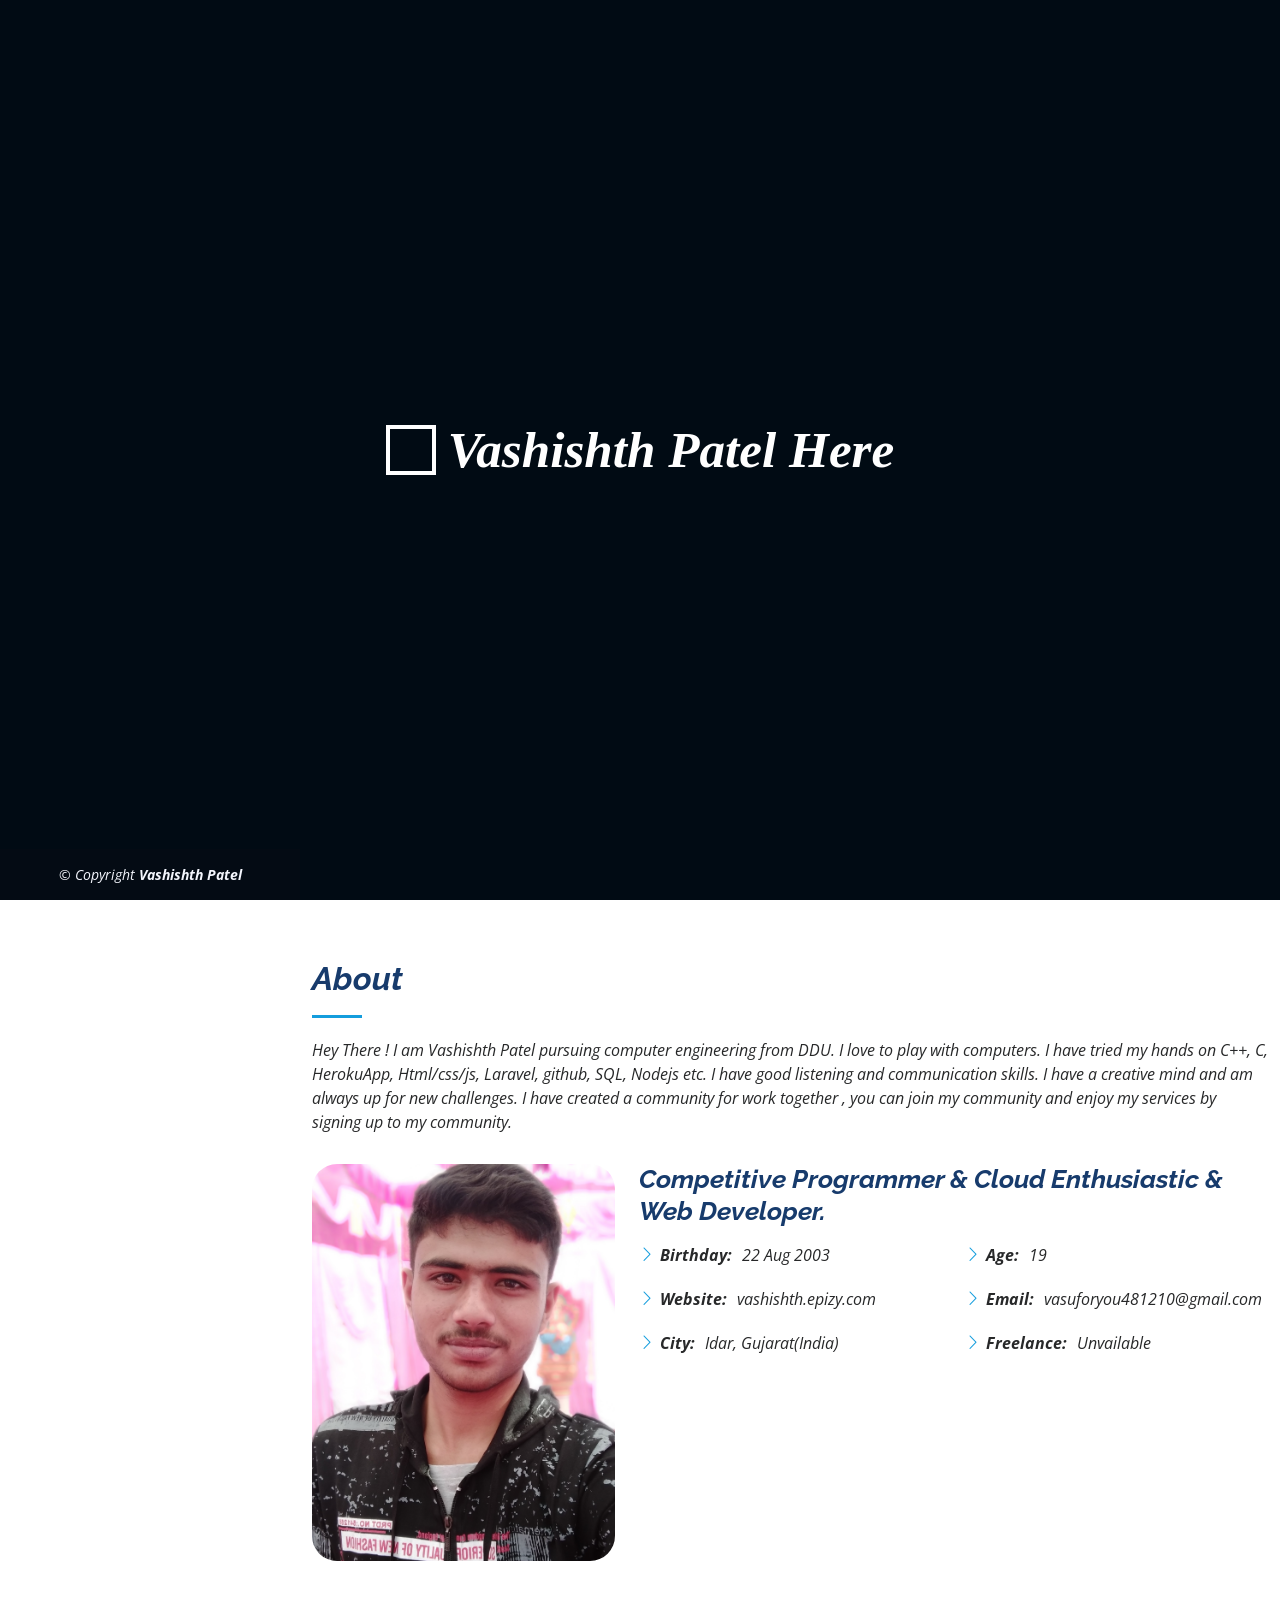
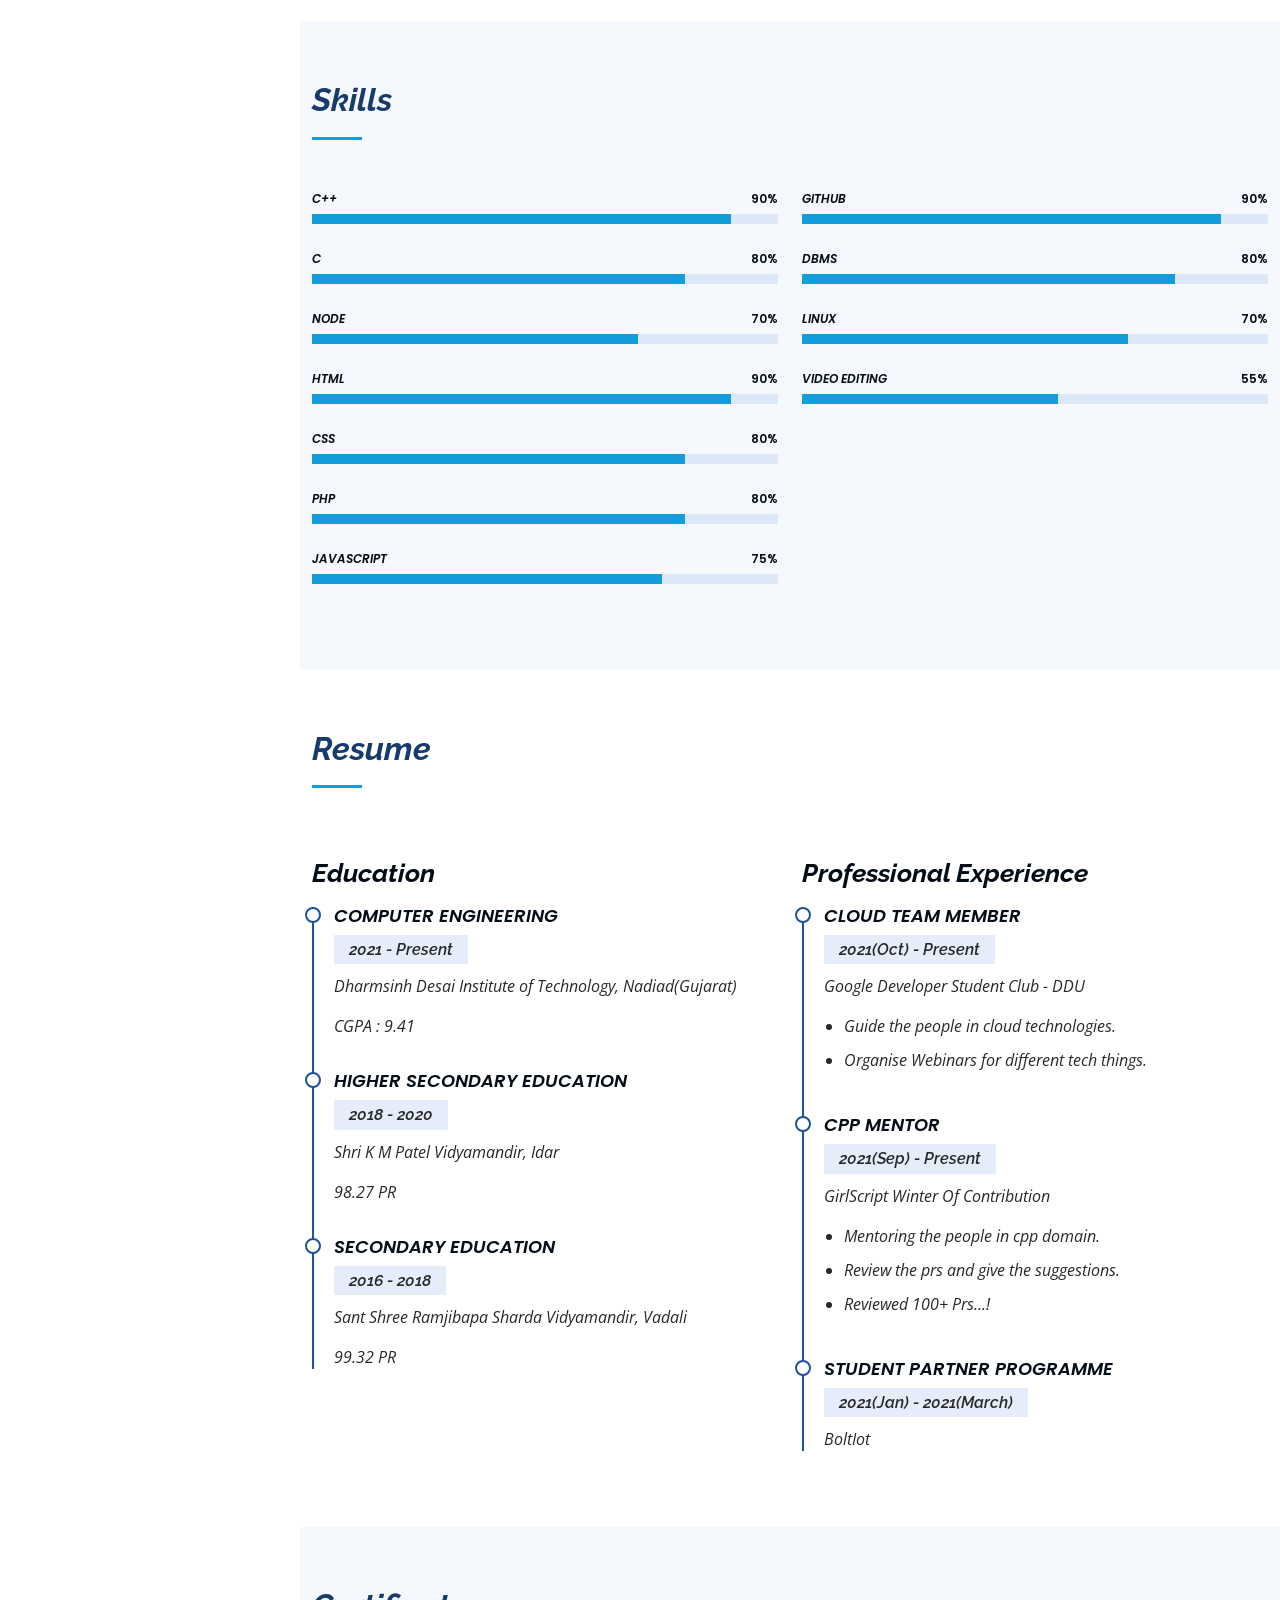
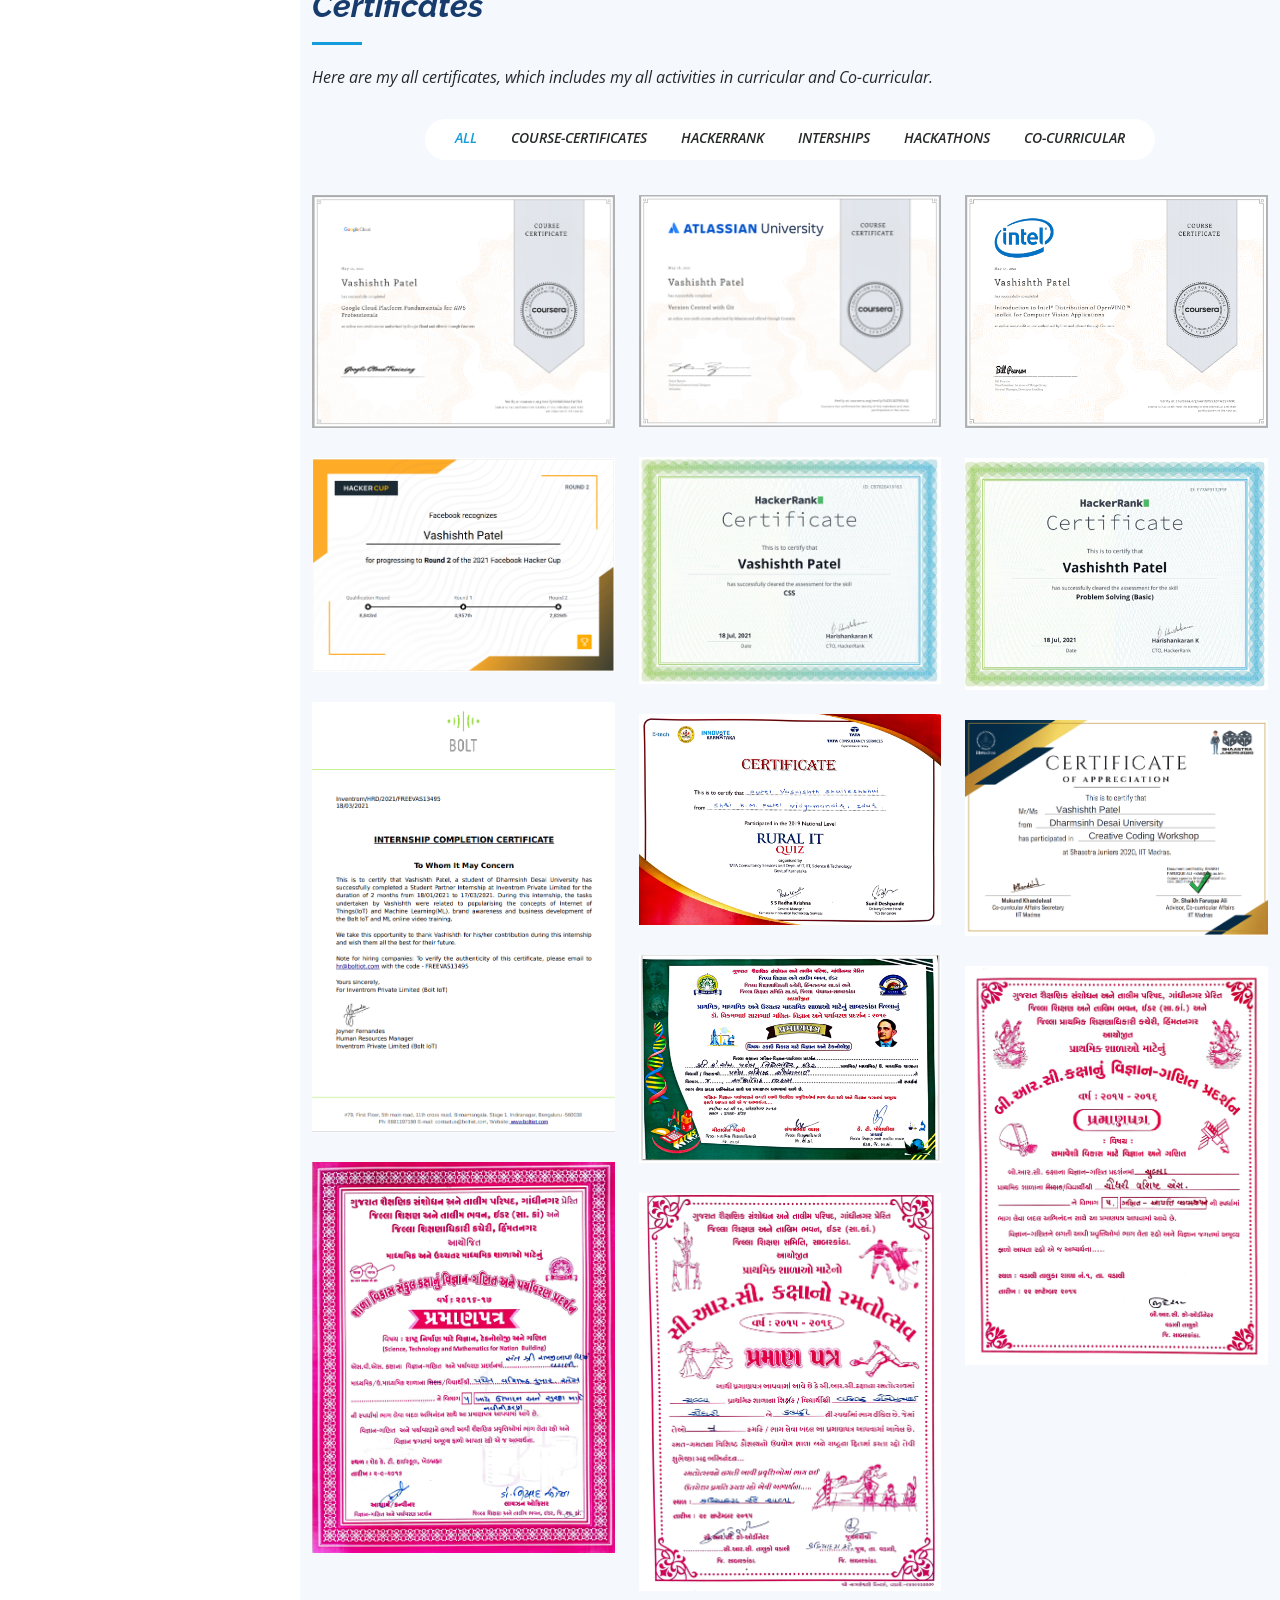
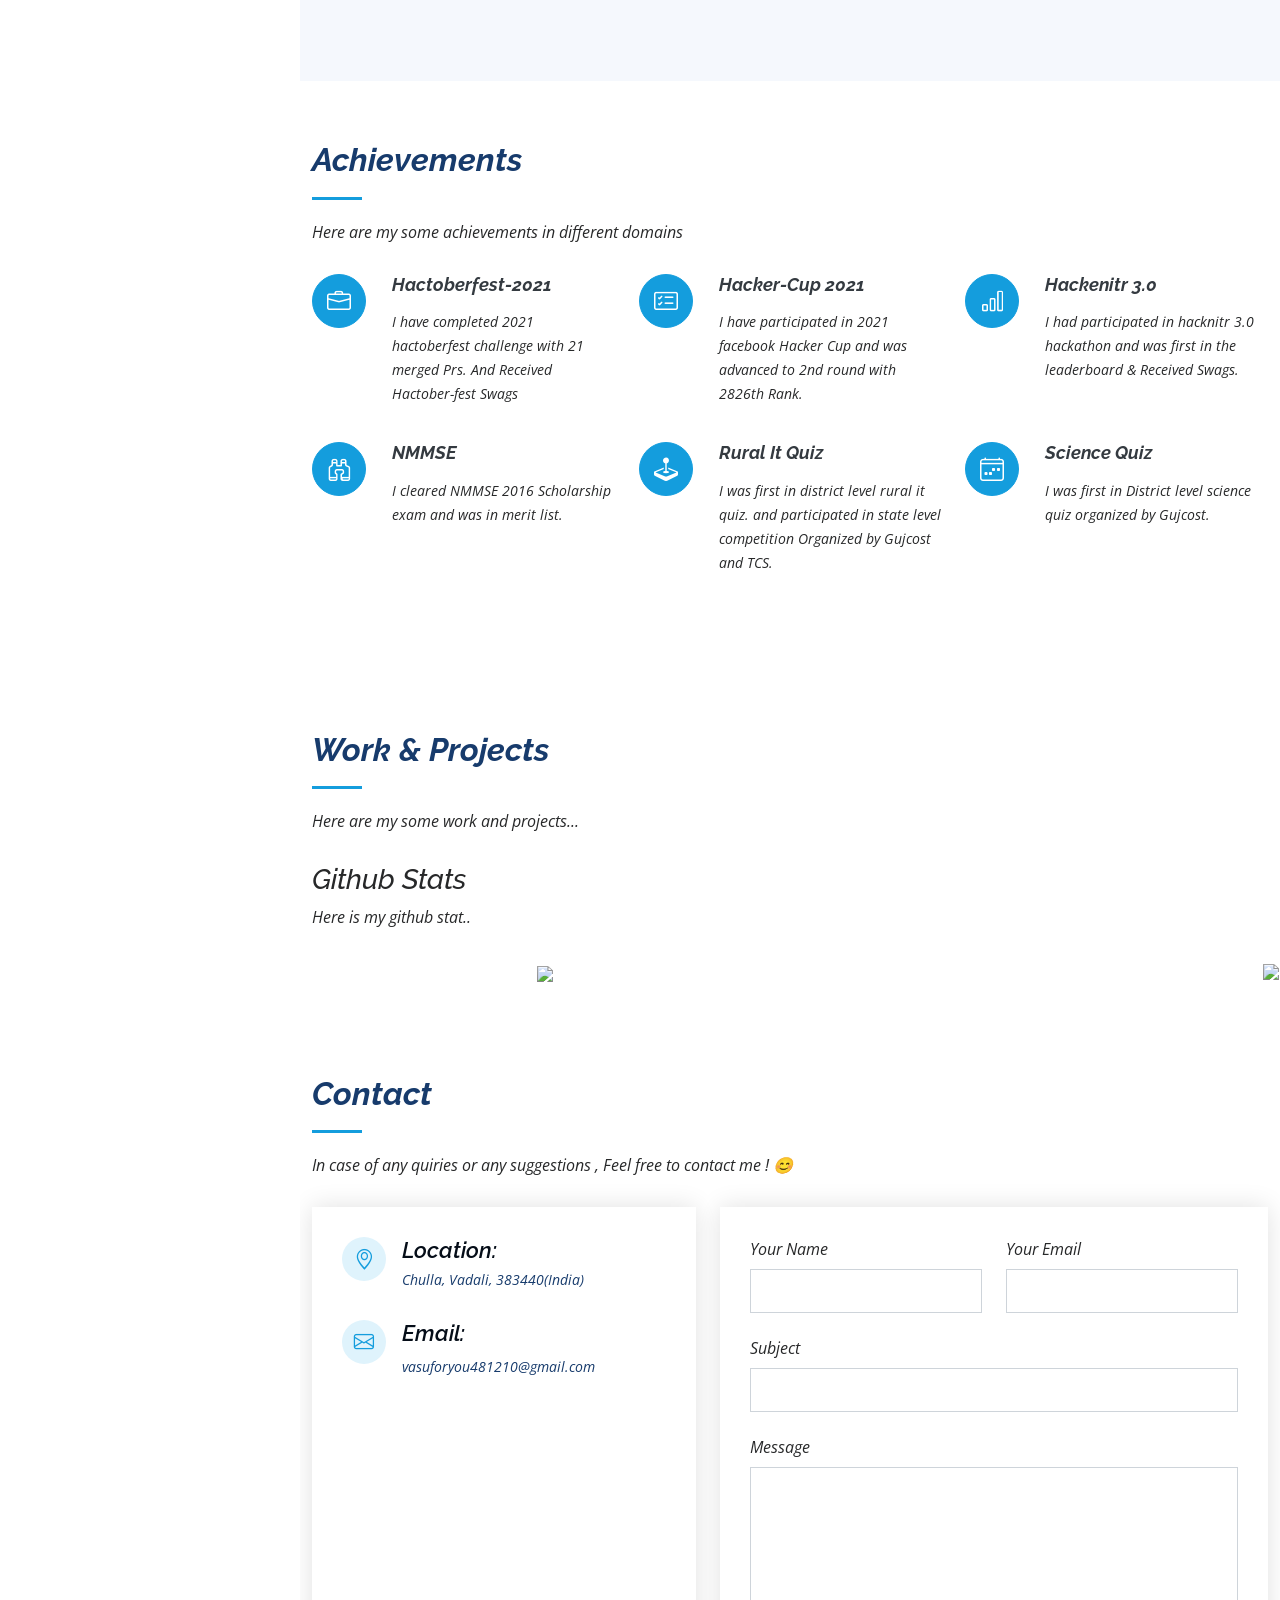
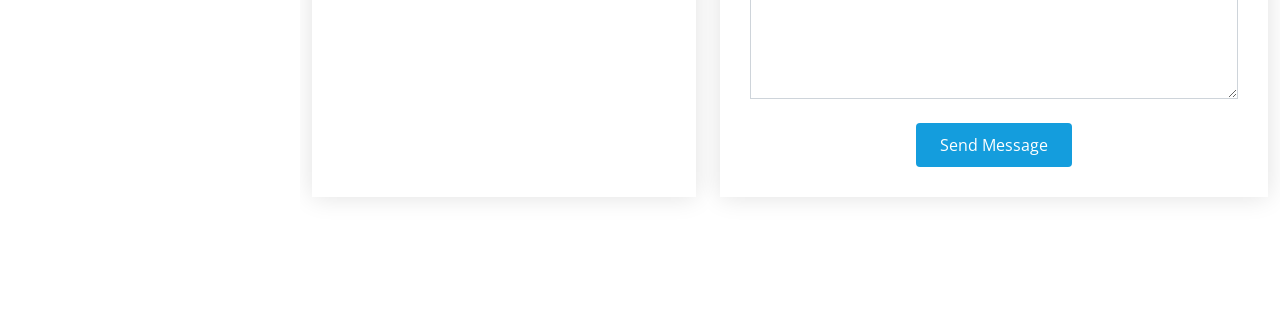
==== index.html @ d9b8163e "intial changes" ====
<!DOCTYPE html>
<html lang="en">

<head>
  <meta charset="utf-8">
  <meta content="width=device-width, initial-scale=1.0" name="viewport">

  <title>Vashishth Patel</title>
  <meta content="" name="description">
  <meta content="" name="keywords">

  <!-- Favicons -->
  <link href="assets/img/logo.svg" rel="icon">

  <!-- Google Fonts -->
  <link href="https://fonts.googleapis.com/css?family=Open+Sans:300,300i,400,400i,600,600i,700,700i|Raleway:300,300i,400,400i,500,500i,600,600i,700,700i|Poppins:300,300i,400,400i,500,500i,600,600i,700,700i" rel="stylesheet">

  <!-- Vendor CSS Files -->
  <link href="assets/vendor/aos/aos.css" rel="stylesheet">
  <link href="assets/vendor/bootstrap/css/bootstrap.min.css" rel="stylesheet">
  <link href="assets/vendor/bootstrap-icons/bootstrap-icons.css" rel="stylesheet">
  <link href="assets/vendor/boxicons/css/boxicons.min.css" rel="stylesheet">
  <link href="assets/vendor/glightbox/css/glightbox.min.css" rel="stylesheet">
  <link href="assets/vendor/swiper/swiper-bundle.min.css" rel="stylesheet">

  <link href="assets/css/style.css" rel="stylesheet">
</head>

<body>

  <i class="bi bi-list mobile-nav-toggle d-xl-none"></i>

  <header id="header">
    <div class="d-flex flex-column">

      <div class="profile">
        <img src="assets/img/logo.svg" alt="" class="img-fluid rounded-circle">
        <h1 class="text-light"><a href="index.html">Vashishth Patel</a></h1>
        <div class="social-links mt-3 text-center">
          <a href="https://wa.link/u7w477" target="_blank" class="twitter"><i class="bx bxl-whatsapp"></i></a>
          <a href="https://github.com/vasu-1" target="_blank"><i class="fab fa-github" class="facebook"><i class="bx bxl-github"></i></a>
          <a href="https://www.instagram.com/vashishthchaudhary/" target="_blank" class="instagram"><i class="bx bxl-instagram"></i></a>
          <a href="#" class="google-plus"><i class="bx bxl-skype"></i></a>
          <a href="https://www.linkedin.com/in/vashishth-patel-312a52204" target="_blank" class="linkedin"><i class="bx bxl-linkedin"></i></a>
        </div>
      </div>

      <nav id="navbar" class="nav-menu navbar">
        <ul>
          <li><a href="#hero" class="nav-link scrollto active"><i class="bx bx-home"></i> <span>Home</span></a></li>
          <li><a href="#about" class="nav-link scrollto"><i class="bx bx-user"></i> <span>About</span></a></li>
          <li><a href="#resume" class="nav-link scrollto"><i class="bx bx-file-blank"></i> <span>Resume</span></a></li>
          <li><a href="#Certification" class="nav-link scrollto"><i class="bx bx-certification"></i> <span>Certification</span></a></li>
          <li><a href="#Achievements" class="nav-link scrollto"><i class="bx bx-bar-chart-alt-2"></i> <span>Achievements</span></a></li>
          <li><a href="#work" class="nav-link scrollto"><i class="bx bx-line-chart"></i> <span>Work & Project</span></a></li>
          <li><a href="#contact" class="nav-link scrollto"><i class="bx bx-envelope"></i> <span>Contact</span></a></li>
          <br>
        </ul>
      </nav><!-- .nav-menu -->
    </div>
  </header><!-- End Header -->

  <!-- ======= Hero Section ======= -->
  <section id="hero" class="d-flex flex-column justify-content-center align-items-center">
    <div class="hero-container" data-aos="fade-in">
      <h1>Vashishth Patel</h1>
      <p>I'm <span class="typed" data-typed-items="@DDIT CSE Student, Programmer, GDSC Cloud Team Member, GWOC'21 Mentor"></span></p>
    </div>
  </section><!-- End Hero -->

  <main id="main">

    <!-- ======= About Section ======= -->
    <section id="about" class="about">
      <div class="container">

        <div class="section-title">
          <h2>About</h2>
          <p>Hey There ! I am Vashishth Patel pursuing computer engineering from DDU. I love to play with computers. I have tried my hands on C++, C, HerokuApp, Html/css/js, Laravel, github, SQL, Nodejs etc. I have good listening and communication skills. I have a creative mind and am always up for new challenges. I have created a community for work together , you can join my community and enjoy my services by signing up to my community.</p>
        </div>

        <div class="row">
          <div class="col-lg-4" data-aos="fade-right">
            <img src="assets/img/myimg.jpg" style="border-radius: 25px;" class="img-fluid" alt="">
          </div>
          <div class="col-lg-8 pt-4 pt-lg-0 content" data-aos="fade-left">
            <h3>Competitive Programmer &amp; Cloud Enthusiastic &amp; Web Developer.</h3>
            <p class="fst-italic">
              
            </p>
            <div class="row">
              <div class="col-lg-6">
                <ul>
                  <li><i class="bi bi-chevron-right"></i> <strong>Birthday:</strong> <span>22 Aug 2003</span></li>
                  <li><i class="bi bi-chevron-right"></i> <strong>Website:</strong> <span>vashishth.epizy.com</span></li>
                  <li><i class="bi bi-chevron-right"></i> <strong>City:</strong> <span>Idar, Gujarat(India)</span></li>
                </ul>
              </div>
              <div class="col-lg-6">
                <ul>
                  <li><i class="bi bi-chevron-right"></i> <strong>Age:</strong> <span>19</span></li>
                  <li><i class="bi bi-chevron-right"></i> <strong>Email:</strong> <span>vasuforyou481210@gmail.com</span></li>
                  <li><i class="bi bi-chevron-right"></i> <strong>Freelance:</strong> <span>Unvailable</span></li>
                </ul>
              </div>
            </div>
          </div>
        </div>

      </div>
    </section><!-- End About Section -->

    <!-- ======= Skills Section ======= -->
    <section id="skills" class="skills section-bg">
      <div class="container">

        <div class="section-title">
          <h2>Skills</h2>
          <p></p>
        </div>

        <div class="row skills-content">

          <div class="col-lg-6" data-aos="fade-up">

            <div class="progress">
              <span class="skill">C++ <i class="val">90%</i></span>
              <div class="progress-bar-wrap">
                <div class="progress-bar" role="progressbar" aria-valuenow="90" aria-valuemin="0" aria-valuemax="100"></div>
              </div>
            </div>

            <div class="progress">
              <span class="skill">C <i class="val">80%</i></span>
              <div class="progress-bar-wrap">
                <div class="progress-bar" role="progressbar" aria-valuenow="80" aria-valuemin="0" aria-valuemax="100"></div>
              </div>
            </div>

            <div class="progress">
              <span class="skill">Node <i class="val">70%</i></span>
              <div class="progress-bar-wrap">
                <div class="progress-bar" role="progressbar" aria-valuenow="70" aria-valuemin="0" aria-valuemax="100"></div>
              </div>
            </div>

            <div class="progress">
              <span class="skill">HTML <i class="val">90%</i></span>
              <div class="progress-bar-wrap">
                <div class="progress-bar" role="progressbar" aria-valuenow="90" aria-valuemin="0" aria-valuemax="100"></div>
              </div>
            </div>

            <div class="progress">
              <span class="skill">CSS <i class="val">80%</i></span>
              <div class="progress-bar-wrap">
                <div class="progress-bar" role="progressbar" aria-valuenow="80" aria-valuemin="0" aria-valuemax="100"></div>
              </div>
            </div>

            <div class="progress">
              <span class="skill">PHP <i class="val">80%</i></span>
              <div class="progress-bar-wrap">
                <div class="progress-bar" role="progressbar" aria-valuenow="80" aria-valuemin="0" aria-valuemax="100"></div>
              </div>
            </div>

            <div class="progress">
              <span class="skill">JavaScript <i class="val">75%</i></span>
              <div class="progress-bar-wrap">
                <div class="progress-bar" role="progressbar" aria-valuenow="75" aria-valuemin="0" aria-valuemax="100"></div>
              </div>
            </div>

          </div>

          <div class="col-lg-6" data-aos="fade-up" data-aos-delay="100">

            <div class="progress">
              <span class="skill">Github <i class="val">90%</i></span>
              <div class="progress-bar-wrap">
                <div class="progress-bar" role="progressbar" aria-valuenow="90" aria-valuemin="0" aria-valuemax="100"></div>
              </div>
            </div>

            <div class="progress">
              <span class="skill">DBMS <i class="val">80%</i></span>
              <div class="progress-bar-wrap">
                <div class="progress-bar" role="progressbar" aria-valuenow="80" aria-valuemin="0" aria-valuemax="100"></div>
              </div>
            </div>

            <div class="progress">
              <span class="skill">Linux <i class="val">70%</i></span>
              <div class="progress-bar-wrap">
                <div class="progress-bar" role="progressbar" aria-valuenow="70" aria-valuemin="0" aria-valuemax="100"></div>
              </div>
            </div>

            <div class="progress">
              <span class="skill">Video Editing <i class="val">55%</i></span>
              <div class="progress-bar-wrap">
                <div class="progress-bar" role="progressbar" aria-valuenow="55" aria-valuemin="0" aria-valuemax="100"></div>
              </div>
            </div>

          </div>

        </div>

      </div>
    </section><!-- End Skills Section -->

    <!-- ======= Resume Section ======= -->
    <section id="resume" class="resume">
      <div class="container">

        <div class="section-title">
          <h2>Resume</h2>
        </div>

        <div class="row">
          <div class="col-lg-6" data-aos="fade-up">

            <h3 class="resume-title">Education</h3>
            <div class="resume-item">
              <h4>Computer Engineering</h4>
              <h5>2021 - Present</h5>
              <p><em>Dharmsinh Desai Institute of Technology, Nadiad(Gujarat)</em></p>
              <p>CGPA : 9.41</p>
            </div>
            <div class="resume-item">
              <h4>Higher Secondary Education</h4>
              <h5>2018 - 2020</h5>
              <p><em>Shri K M Patel Vidyamandir, Idar</em></p>
              <p>98.27 PR</p>
            </div>
            <div class="resume-item">
              <h4>Secondary Education</h4>
              <h5>2016 - 2018</h5>
              <p><em>Sant Shree Ramjibapa Sharda Vidyamandir, Vadali</em></p>
              <p>99.32 PR</p>
            </div>

          </div>
          <div class="col-lg-6" data-aos="fade-up" data-aos-delay="100">
            <h3 class="resume-title">Professional Experience</h3>
            <div class="resume-item">
              <h4>Cloud Team Member</h4>
              <h5>2021(Oct) - Present</h5>
              <p><em>Google Developer Student Club - DDU</em></p>
              <ul>
                <li>Guide the people in cloud technologies.</li>
                <li>Organise Webinars for different tech things.</li>
              </ul>
            </div>
            <div class="resume-item">
              <h4>CPP Mentor</h4>
              <h5>2021(Sep) - Present</h5>
              <p><em>GirlScript Winter Of Contribution</em></p>
              <ul>
                <li>Mentoring the people in cpp domain.</li>
                <li>Review the prs and give the suggestions.</li>
                <li>Reviewed 100+ Prs...!</li>
              </ul>
            </div>
            <div class="resume-item">
              <h4>Student Partner Programme</h4>
              <h5>2021(Jan) - 2021(March)</h5>
              <p><em>BoltIot</em></p>
            </div>
          </div>
        </div>

      </div>
    </section><!-- End Resume Section -->

    <!-- ======= Certification Section ======= -->
    <section id="Certification" class="portfolio section-bg">
      <div class="container">

        <div class="section-title">
          <h2>Certificates</h2>
          <p>Here are my all certificates, which includes my all activities in curricular and Co-curricular.</p>
        </div>

        <div class="row" data-aos="fade-up">
          <div class="col-lg-12 d-flex justify-content-center">
            <ul id="portfolio-flters">
              <li data-filter="*" class="filter-active">All</li>
              <li data-filter=".filter-course">Course-Certificates</li>
              <li data-filter=".filter-hacker">Hackerrank</li>
              <li data-filter=".filter-interships">Interships</li>
              <li data-filter=".filter-app">Hackathons</li>
              <li data-filter=".filter-coc">Co-curricular</li>
            </ul>
          </div>
        </div>

        <div class="row portfolio-container" data-aos="fade-up" data-aos-delay="100">

          <div class="col-lg-4 col-md-6 portfolio-item filter-course">
            <div class="portfolio-wrap">
              <img src="assets/img/portfolio/gcloud-coursera.PNG" class="img-fluid" alt="">
              <div class="portfolio-links">
                <a href="assets/img/portfolio/gcloud-coursera.PNG" data-gallery="portfolioGallery" class="portfolio-lightbox" title="Google cloud certificate in fundamentals of google cloud"><i class="bx bx-zoom-in"></i></a>
              </div>
            </div>
          </div>

          <div class="col-lg-4 col-md-6 portfolio-item filter-course">
            <div class="portfolio-wrap">
              <img src="assets/img/portfolio/git-coursera.PNG" class="img-fluid" alt="">
              <div class="portfolio-links">
                <a href="assets/img/portfolio/git-coursera.PNG" data-gallery="portfolioGallery" class="portfolio-lightbox" title="Git certificate from atlassian university."><i class="bx bx-zoom-in"></i></a>
              </div>
            </div>
          </div>

          <div class="col-lg-4 col-md-6 portfolio-item filter-course">
            <div class="portfolio-wrap">
              <img src="assets/img/portfolio/openvino-coursera.PNG" class="img-fluid" alt="">
              <div class="portfolio-links">
                <a href="assets/img/portfolio/openvino-coursera.PNG" data-gallery="portfolioGallery" class="portfolio-lightbox" title="Openvino toolkit course from Intel"><i class="bx bx-zoom-in"></i></a>
              </div>
            </div>
          </div>

          <div class="col-lg-4 col-md-6 portfolio-item filter-hacker">
            <div class="portfolio-wrap">
              <img src="assets/img/portfolio/hackerrank-css.PNG" class="img-fluid" alt="">
              <div class="portfolio-links">
                <a href="assets/img/portfolio/hackerrank-css.PNG" data-gallery="portfolioGallery" class="portfolio-lightbox" title="CSS Hackerrank Certificate"><i class="bx bx-zoom-in"></i></a>
              </div>
            </div>
          </div>

          <div class="col-lg-4 col-md-6 portfolio-item filter-coc">
            <div class="portfolio-wrap">
              <img src="assets/img/portfolio/hackercup-2021.PNG" class="img-fluid" alt="">
              <div class="portfolio-links">
                <a href="assets/img/portfolio/hackercup-2021.PNG" data-gallery="portfolioGallery" class="portfolio-lightbox" title="HackerCup-2021 Cerificate , I was advance to 2nd Round"><i class="bx bx-zoom-in"></i></a>
              </div>
            </div>
          </div>

          <div class="col-lg-4 col-md-6 portfolio-item filter-hacker">
            <div class="portfolio-wrap">
              <img src="assets/img/portfolio/hackerrank-problem-solving.PNG" class="img-fluid" alt="">
              <div class="portfolio-links">
                <a href="assets/img/portfolio/hackerrank-problem-solving.PNG" data-gallery="portfolioGallery" class="portfolio-lightbox" title="Problem Solving Basic Certificate from Hackerrank"><i class="bx bx-zoom-in"></i></a>
              </div>
            </div>
          </div>

          <div class="col-lg-4 col-md-6 portfolio-item filter-interships">
            <div class="portfolio-wrap">
              <img src="assets/img/portfolio/boltiot.PNG" class="img-fluid" alt="">
              <div class="portfolio-links">
                <a href="assets/img/portfolio/boltiot.PNG" data-gallery="portfolioGallery" class="portfolio-lightbox" title="Digital Marketing Intership In Boltiot"><i class="bx bx-zoom-in"></i></a>
              </div>
            </div>
          </div>

          <div class="col-lg-4 col-md-6 portfolio-item filter-coc">
            <div class="portfolio-wrap">
              <img src="assets/img/portfolio/it-quiz.PNG" class="img-fluid" alt="">
              <div class="portfolio-links">
                <a href="assets/img/portfolio/it-quiz.PNG" data-gallery="portfolioGallery" class="portfolio-lightbox" title="I was selected for State Level Rural IT Quiz held at Gandhinagar with 600 participating teams. after clearing district level with only 6 teams from my district."><i class="bx bx-zoom-in"></i></a>
              </div>
            </div>
          </div>

          <div class="col-lg-4 col-md-6 portfolio-item filter-card">
            <div class="portfolio-wrap">
              <img src="assets/img/portfolio/shastra.PNG" class="img-fluid" alt="">
              <div class="portfolio-links">
                <a href="assets/img/portfolio/shastra.PNG" data-gallery="portfolioGallery" class="portfolio-lightbox" title="Shastra IIT Event Certificate"><i class="bx bx-zoom-in"></i></a>
              </div>
            </div>
          </div>

          <div class="col-lg-4 col-md-6 portfolio-item filter-coc">
            <div class="portfolio-wrap">
              <img src="assets/img/portfolio/science-fair-12.PNG" class="img-fluid" alt="">
              <div class="portfolio-links">
                <a href="assets/img/portfolio/science-fair-12.PNG" data-gallery="portfolioGallery" class="portfolio-lightbox" title="District Level Science Fair"><i class="bx bx-zoom-in"></i></a>
              </div>
            </div>
          </div>

          <div class="col-lg-4 col-md-6 portfolio-item filter-coc">
            <div class="portfolio-wrap">
              <img src="assets/img/portfolio/science-fair-8.PNG" class="img-fluid" alt="">
              <div class="portfolio-links">
                <a href="assets/img/portfolio/science-fair-8.PNG" data-gallery="portfolioGallery" class="portfolio-lightbox" title="Taluka Level Science Fair"><i class="bx bx-zoom-in"></i></a>
              </div>
            </div>
          </div>

          <div class="col-lg-4 col-md-6 portfolio-item filter-coc">
            <div class="portfolio-wrap">
              <img src="assets/img/portfolio/science-fair-10.PNG" class="img-fluid" alt="">
              <div class="portfolio-links">
                <a href="assets/img/portfolio/science-fair-10.PNG" data-gallery="portfolioGallery" class="portfolio-lightbox" title="Taluka Level Science Fair"><i class="bx bx-zoom-in"></i></a>
              </div>
            </div>
          </div>

          <div class="col-lg-4 col-md-6 portfolio-item filter-coc">
            <div class="portfolio-wrap">
              <img src="assets/img/portfolio/kabbadi-8.PNG" class="img-fluid" alt="">
              <div class="portfolio-links">
                <a href="assets/img/portfolio/kabbadi-8.PNG" data-gallery="portfolioGallery" class="portfolio-lightbox" title="Taluka Level Kabbadi Game Certificate"><i class="bx bx-zoom-in"></i></a>
              </div>
            </div>
          </div>

        </div>

      </div>
    </section><!-- End Portfolio Section -->

    <!-- ======= Achievements Section ======= -->
    <section id="Achievements" class="services">
      <div class="container">

        <div class="section-title">
          <h2>Achievements</h2>
          <p>Here are my some achievements in different domains</p>
        </div>

        <div class="row">
          <div class="col-lg-4 col-md-6 icon-box" data-aos="fade-up">
            <div class="icon"><i class="bi bi-briefcase"></i></div>
            <h4 class="title"><a href="">Hactoberfest-2021</a></h4>
            <p class="description">I have completed 2021 hactoberfest challenge with 21 merged Prs. And Received Hactober-fest Swags</p>
          </div>
          <div class="col-lg-4 col-md-6 icon-box" data-aos="fade-up" data-aos-delay="100">
            <div class="icon"><i class="bi bi-card-checklist"></i></div>
            <h4 class="title"><a href="">Hacker-Cup 2021</a></h4>
            <p class="description">I have participated in 2021 facebook Hacker Cup and was advanced to 2nd round with 2826th Rank.</p>
          </div>
          <div class="col-lg-4 col-md-6 icon-box" data-aos="fade-up" data-aos-delay="200">
            <div class="icon"><i class="bi bi-bar-chart"></i></div>
            <h4 class="title"><a href="">Hackenitr 3.0</a></h4>
            <p class="description">I had participated in hacknitr 3.0 hackathon and was first in the leaderboard & Received Swags.</p>
          </div>
          <div class="col-lg-4 col-md-6 icon-box" data-aos="fade-up" data-aos-delay="300">
            <div class="icon"><i class="bi bi-binoculars"></i></div>
            <h4 class="title"><a href="">NMMSE</a></h4>
            <p class="description">I cleared NMMSE 2016 Scholarship exam and was in merit list.</p>
          </div>
          <div class="col-lg-4 col-md-6 icon-box" data-aos="fade-up" data-aos-delay="400">
            <div class="icon"><i class="bi bi-joystick"></i></div>
            <h4 class="title"><a href="">Rural It Quiz</a></h4>
            <p class="description">I was first in district level rural it quiz. and participated in state level competition Organized by Gujcost and TCS.</p>
          </div>
          <div class="col-lg-4 col-md-6 icon-box" data-aos="fade-up" data-aos-delay="500">
            <div class="icon"><i class="bi bi-calendar4-week"></i></div>
            <h4 class="title"><a href="">Science Quiz</a></h4>
            <p class="description">I was first in District level science quiz organized by Gujcost.</p>
          </div>
        </div>

      </div>
    </section>

    <section id="work" class="facts">
      <div class="container">

       <div class="section-title">
          <h2>Work & Projects</h2>
          <p>Here are my some work and projects...</p>
        </div>

        <div class="section-title">
          <h3>Github Stats</h3>
          <p>Here is my github stat..</p>
        </div>

        <div class="row no-gutters">

          <!-- <div class="col-lg-3 col-md-8 d-md-flex align-items-md-stretch" data-aos="fade-up">
            <div class="count-box">
              <img src="https://github-readme-stats.vercel.app/api?username=vasu-1&show_icons=true&theme=vision-friendly-dark&hide_border=true" alt="">
            </div>
          </div> -->
          <table>
            <tr>
              <td class="col-lg-3 col-md-8 align-items-md-stretch" data-aos="fade-up" align="center">
                <img class="img-fluid" src="https://github-readme-stats.vercel.app/api?username=vasu-1&show_icons=true&theme=vision-friendly-dark&hide_border=true">
              </td>
              <td class="col-lg-3 col-md-8 align-items-md-stretch" data-aos="fade-up" align="center">
                  <img align="right" class="img-fluid" src ="https://github-readme-streak-stats.herokuapp.com?user=vasu-1&theme=vision-friendly-dark&hide_border=true">
              </td>
            </tr>
          </table>

        </div>

      </div>
    </section>
<!--     <section id="testimonials" class="testimonials section-bg">
      <div class="container">

        <div class="section-title">
          <h2>Testimonials</h2>
          <p>Magnam dolores commodi suscipit. Necessitatibus eius consequatur ex aliquid fuga eum quidem. Sit sint consectetur velit. Quisquam quos quisquam cupiditate. Et nemo qui impedit suscipit alias ea. Quia fugiat sit in iste officiis commodi quidem hic quas.</p>
        </div>

        <div class="testimonials-slider swiper" data-aos="fade-up" data-aos-delay="100">
          <div class="swiper-wrapper">

            <div class="swiper-slide">
              <div class="testimonial-item" data-aos="fade-up">
                <p>
                  <i class="bx bxs-quote-alt-left quote-icon-left"></i>
                  Proin iaculis purus consequat sem cure digni ssim donec porttitora entum suscipit rhoncus. Accusantium quam, ultricies eget id, aliquam eget nibh et. Maecen aliquam, risus at semper.
                  <i class="bx bxs-quote-alt-right quote-icon-right"></i>
                </p>
                <img src="assets/img/testimonials/testimonials-1.jpg" class="testimonial-img" alt="">
                <h3>Saul Goodman</h3>
                <h4>Ceo &amp; Founder</h4>
              </div>
            </div>

            <div class="swiper-slide">
              <div class="testimonial-item" data-aos="fade-up" data-aos-delay="100">
                <p>
                  <i class="bx bxs-quote-alt-left quote-icon-left"></i>
                  Export tempor illum tamen malis malis eram quae irure esse labore quem cillum quid cillum eram malis quorum velit fore eram velit sunt aliqua noster fugiat irure amet legam anim culpa.
                  <i class="bx bxs-quote-alt-right quote-icon-right"></i>
                </p>
                <img src="assets/img/testimonials/testimonials-2.jpg" class="testimonial-img" alt="">
                <h3>Sara Wilsson</h3>
                <h4>Designer</h4>
              </div>
            </div>

            <div class="swiper-slide">
              <div class="testimonial-item" data-aos="fade-up" data-aos-delay="200">
                <p>
                  <i class="bx bxs-quote-alt-left quote-icon-left"></i>
                  Enim nisi quem export duis labore cillum quae magna enim sint quorum nulla quem veniam duis minim tempor labore quem eram duis noster aute amet eram fore quis sint minim.
                  <i class="bx bxs-quote-alt-right quote-icon-right"></i>
                </p>
                <img src="assets/img/testimonials/testimonials-3.jpg" class="testimonial-img" alt="">
                <h3>Jena Karlis</h3>
                <h4>Store Owner</h4>
              </div>
            </div>

            <div class="swiper-slide">
              <div class="testimonial-item" data-aos="fade-up" data-aos-delay="300">
                <p>
                  <i class="bx bxs-quote-alt-left quote-icon-left"></i>
                  Fugiat enim eram quae cillum dolore dolor amet nulla culpa multos export minim fugiat minim velit minim dolor enim duis veniam ipsum anim magna sunt elit fore quem dolore labore illum veniam.
                  <i class="bx bxs-quote-alt-right quote-icon-right"></i>
                </p>
                <img src="assets/img/testimonials/testimonials-4.jpg" class="testimonial-img" alt="">
                <h3>Matt Brandon</h3>
                <h4>Freelancer</h4>
              </div>
            </div>

            <div class="swiper-slide">
              <div class="testimonial-item" data-aos="fade-up" data-aos-delay="400">
                <p>
                  <i class="bx bxs-quote-alt-left quote-icon-left"></i>
                  Quis quorum aliqua sint quem legam fore sunt eram irure aliqua veniam tempor noster veniam enim culpa labore duis sunt culpa nulla illum cillum fugiat legam esse veniam culpa fore nisi cillum quid.
                  <i class="bx bxs-quote-alt-right quote-icon-right"></i>
                </p>
                <img src="assets/img/testimonials/testimonials-5.jpg" class="testimonial-img" alt="">
                <h3>John Larson</h3>
                <h4>Entrepreneur</h4>
              </div>
            </div>

          </div>
          <div class="swiper-pagination"></div>
        </div>

      </div>
    </section> -->
    <section id="contact" class="contact">
      <div class="container">

        <div class="section-title">
          <h2>Contact</h2>
          <p>In case of any quiries or any suggestions , Feel free to contact me ! 😊</p>
        </div>

        <div class="row" data-aos="fade-in">

          <div class="col-lg-5 d-flex align-items-stretch">
            <div class="info">
              <div class="address">
                <i class="bi bi-geo-alt"></i>
                <h4>Location:</h4>
                <p>Chulla, Vadali, 383440(India)</p>
              </div>

              <div class="email">
                <i class="bi bi-envelope"></i>
                <h4>Email:</h4>
                <p>vasuforyou481210@gmail.com</p>
              </div>


              <iframe src="https://maps.google.com/maps?width=600&amp;height=400&amp;hl=en&amp;q=chulla,vadali&amp;t=&amp;z=14&amp;ie=UTF8&amp;iwloc=B&amp;output=embed" frameborder="0" style="border:0; width: 100%; height: 290px;" allowfullscreen></iframe>

            </div>

          </div>

          <div class="col-lg-7 mt-5 mt-lg-0 d-flex align-items-stretch">
            <form action="https://formspree.io/f/mwkaoank" method="post" class="php-email-form">
              <div class="row">
                <div class="form-group col-md-6">
                  <label for="name">Your Name</label>
                  <input type="text" name="name" class="form-control" id="name" required>
                </div>
                <div class="form-group col-md-6">
                  <label for="name">Your Email</label>
                  <input type="email" class="form-control" name="email" id="email" required>
                </div>
              </div>
              <div class="form-group">
                <label for="name">Subject</label>
                <input type="text" class="form-control" name="subject" id="subject" required>
              </div>
              <div class="form-group">
                <label for="name">Message</label>
                <textarea class="form-control" name="message" rows="10" required></textarea>
              </div>
              <div class="my-3">
                <div class="loading">Loading</div>
                <div class="error-message"></div>
                <div class="sent-message">Your message has been sent. Thank you!</div>
              </div>
              <div class="text-center"><button type="submit">Send Message</button></div>
            </form>
          </div>

        </div>

      </div>
    </section><!-- End Contact Section -->


  </main><!-- End #main -->

  <!-- ======= Footer ======= -->
  <footer id="footer">
    <div class="container">
      <div class="copyright">
        &copy; Copyright <strong><span>Vashishth Patel</span></strong>
      </div>
    </div>
  </footer><!-- End  Footer -->

<!-- pre loader -->
<div class="loader-wrapper">
      <span class="loader"><span class="loader-inner"></span></span>&nbsp;&nbsp;&nbsp;<span><font color="white" face="Lucida Console" style="font-size:4vw;"><b>Vashishth Patel Here</b></font></span>
    </div>
    <script src="https://cdnjs.cloudflare.com/ajax/libs/jquery/3.4.1/jquery.min.js"></script>
    <script>
        setTimeout(function(){
          $('.loader-wrapper').fadeToggle();
        }, 9000)
    </script>

  <a href="#" class="back-to-top d-flex align-items-center justify-content-center"><i class="bi bi-arrow-up-short"></i></a>

  <!-- Vendor JS Files -->
  <script src="assets/vendor/aos/aos.js"></script>
  <script src="assets/vendor/bootstrap/js/bootstrap.bundle.min.js"></script>
  <script src="assets/vendor/glightbox/js/glightbox.min.js"></script>
  <script src="assets/vendor/isotope-layout/isotope.pkgd.min.js"></script>
  <script src="assets/vendor/purecounter/purecounter.js"></script>
  <script src="assets/vendor/swiper/swiper-bundle.min.js"></script>
  <script src="assets/vendor/typed.js/typed.min.js"></script>
  <script src="assets/vendor/waypoints/noframework.waypoints.js"></script>

  <!-- Template Main JS File -->
  <script src="assets/js/main.js"></script>

</body>

</html>
---- assets/css/style.css ----
body {
  font-family: "Open Sans", sans-serif;
  color: #272829;
}

.loader-wrapper {
  width: 100%;
  height: 100%;
  position: fixed;
  z-index: 9998;
  top: 0;
  left: 0;
  background-color: #010B14;
  display:flex;
  justify-content: center;
  align-items: center;
  /* opacity: 0.95; */
}
.loader {
  display: inline-block;
  width: 50px;
  height: 50px;
  position: relative;
  border: 4px solid #Fff;
  animation: loader 2s infinite ease;
}
.loader-inner {
  vertical-align: top;
  display: inline-block;
  width: 100%;
  background-color: #fff;
  animation: loader-inner 2s infinite ease-in;
}

@keyframes loader {
  0% { transform: rotate(0deg); background-color: #4070f4;}
  25% { transform: rotate(180deg); background-color:#4070f4;}
  50% { transform: rotate(180deg); background-color:#4070f4;}
  75% { transform: rotate(360deg); background-color: #4070f4;}
  100% { transform: rotate(360deg); background-color:#4070f4;}
}

@keyframes loader-inner {
  0% { height: 0%; background-color: white;}
  25% { height: 0%; background-color:white;}
  50% { height: 100%; background-color: white;}
  75% { height: 100%; background-color: white;}
  100% { height: 0%; background-color:white;}
}

a {
  color: #149ddd;
  text-decoration: none;
}

a:hover {
  color: #37b3ed;
  text-decoration: none;
}

h1, h2, h3, h4, h5, h6 {
  font-family: "Raleway", sans-serif;
}

/*--------------------------------------------------------------
# Back to top button
--------------------------------------------------------------*/
.back-to-top {
  position: fixed;
  visibility: hidden;
  opacity: 0;
  right: 15px;
  bottom: 15px;
  z-index: 996;
  background: #149ddd;
  width: 40px;
  height: 40px;
  border-radius: 50px;
  transition: all 0.4s;
}
.back-to-top i {
  font-size: 28px;
  color: #fff;
  line-height: 0;
}
.back-to-top:hover {
  background: #2eafec;
  color: #fff;
}
.back-to-top.active {
  visibility: visible;
  opacity: 1;
}

/*--------------------------------------------------------------
# Header
--------------------------------------------------------------*/
#header {
  position: fixed;
  top: 0;
  left: 0;
  bottom: 0;
  width: 300px;
  transition: all ease-in-out 0.5s;
  z-index: 9997;
  transition: all 0.5s;
  padding: 0 15px;
  background: #040b14;
  overflow-y: auto;
}
#header .profile img {
  margin: 15px auto;
  display: block;
  width: 120px;
  border: 8px solid #2c2f3f;
}
#header .profile h1 {
  font-size: 24px;
  margin: 0;
  padding: 0;
  font-weight: 600;
  -moz-text-align-last: center;
  text-align-last: center;
  font-family: "Poppins", sans-serif;
}
#header .profile h1 a, #header .profile h1 a:hover {
  color: #fff;
  text-decoration: none;
}
#header .profile .social-links a {
  font-size: 18px;
  display: inline-block;
  background: #212431;
  color: #fff;
  line-height: 1;
  padding: 8px 0;
  margin-right: 4px;
  border-radius: 50%;
  text-align: center;
  width: 36px;
  height: 36px;
  transition: 0.3s;
}
#header .profile .social-links a:hover {
  background: #149ddd;
  color: #fff;
  text-decoration: none;
}

#main {
  margin-left: 300px;
}

@media (max-width: 1199px) {
  #header {
    left: -300px;
  }

  #main {
    margin-left: 0;
  }
}
/*--------------------------------------------------------------
# Navigation Menu
--------------------------------------------------------------*/
/* Desktop Navigation */
.nav-menu {
  padding: 30px 0 0 0;
}
.nav-menu * {
  margin: 0;
  padding: 0;
  list-style: none;
}
.nav-menu > ul > li {
  position: relative;
  white-space: nowrap;
}
.nav-menu a, .nav-menu a:focus {
  display: flex;
  align-items: center;
  color: #a8a9b4;
  padding: 12px 15px;
  margin-bottom: 8px;
  transition: 0.3s;
  font-size: 15px;
}
.nav-menu a i, .nav-menu a:focus i {
  font-size: 24px;
  padding-right: 8px;
  color: #6f7180;
}
.nav-menu a:hover, .nav-menu .active, .nav-menu .active:focus, .nav-menu li:hover > a {
  text-decoration: none;
  color: #fff;
}
.nav-menu a:hover i, .nav-menu .active i, .nav-menu .active:focus i, .nav-menu li:hover > a i {
  color: #149ddd;
}

/* Mobile Navigation */
.mobile-nav-toggle {
  position: fixed;
  right: 15px;
  top: 15px;
  z-index: 9998;
  border: 0;
  font-size: 24px;
  transition: all 0.4s;
  outline: none !important;
  background-color: #149ddd;
  color: #fff;
  width: 40px;
  height: 40px;
  display: inline-flex;
  align-items: center;
  justify-content: center;
  line-height: 0;
  border-radius: 50px;
  cursor: pointer;
}

.mobile-nav-active {
  overflow: hidden;
}
.mobile-nav-active #header {
  left: 0;
}

/*--------------------------------------------------------------
# Hero Section
--------------------------------------------------------------*/
#hero {
  width: 100%;
  height: 100vh;
  background: url("../img/hero-bg.jpg") top center;
  background-size: cover;
}
#hero:before {
  content: "";
  background: rgba(5, 13, 24, 0.3);
  position: absolute;
  bottom: 0;
  top: 0;
  left: 0;
  right: 0;
  z-index: 1;
}
#hero .hero-container {
  position: relative;
  z-index: 2;
  min-width: 300px;
}
#hero h1 {
  margin: 0 0 10px 0;
  font-size: 64px;
  font-weight: 700;
  line-height: 56px;
  color: #fff;
}
#hero p {
  color: #fff;
  margin-bottom: 50px;
  font-size: 26px;
  font-family: "Poppins", sans-serif;
}
#hero p span {
  color: #fff;
  padding-bottom: 4px;
  letter-spacing: 1px;
  border-bottom: 3px solid #149ddd;
}
@media (min-width: 1024px) {
  #hero {
    background-attachment: fixed;
  }
}
@media (max-width: 768px) {
  #hero h1 {
    font-size: 28px;
    line-height: 36px;
  }
  #hero h2 {
    font-size: 18px;
    line-height: 24px;
    margin-bottom: 30px;
  }
}

/*--------------------------------------------------------------
# Sections General
--------------------------------------------------------------*/
section {
  padding: 60px 0;
  overflow: hidden;
}

.section-bg {
  background: #f5f8fd;
}

.section-title {
  padding-bottom: 30px;
}
.section-title h2 {
  font-size: 32px;
  font-weight: bold;
  margin-bottom: 20px;
  padding-bottom: 20px;
  position: relative;
  color: #173b6c;
}
.section-title h2::after {
  content: "";
  position: absolute;
  display: block;
  width: 50px;
  height: 3px;
  background: #149ddd;
  bottom: 0;
  left: 0;
}
.section-title p {
  margin-bottom: 0;
}

/*--------------------------------------------------------------
# About
--------------------------------------------------------------*/
.about .content h3 {
  font-weight: 700;
  font-size: 26px;
  color: #173b6c;
}
.about .content ul {
  list-style: none;
  padding: 0;
}
.about .content ul li {
  margin-bottom: 20px;
  display: flex;
  align-items: center;
}
.about .content ul strong {
  margin-right: 10px;
}
.about .content ul i {
  font-size: 16px;
  margin-right: 5px;
  color: #149ddd;
  line-height: 0;
}
.about .content p:last-child {
  margin-bottom: 0;
}

/*--------------------------------------------------------------
# Facts
--------------------------------------------------------------*/
.facts {
  padding-bottom: 30px;
}
.facts .count-box {
  padding: 30px;
  width: 100%;
}
.facts .count-box i {
  display: block;
  font-size: 44px;
  color: #149ddd;
  float: left;
  line-height: 0;
}
.facts .count-box span {
  font-size: 48px;
  line-height: 40px;
  display: block;
  font-weight: 700;
  color: #050d18;
  margin-left: 60px;
}
.facts .count-box p {
  padding: 15px 0 0 0;
  margin: 0 0 0 60px;
  font-family: "Raleway", sans-serif;
  font-size: 14px;
  color: #122f57;
}
.facts .count-box a {
  font-weight: 600;
  display: block;
  margin-top: 20px;
  color: #122f57;
  font-size: 15px;
  font-family: "Poppins", sans-serif;
  transition: ease-in-out 0.3s;
}
.facts .count-box a:hover {
  color: #1f5297;
}

/*--------------------------------------------------------------
# Akills
--------------------------------------------------------------*/
.skills .progress {
  height: 60px;
  display: block;
  background: none;
  border-radius: 0;
}
.skills .progress .skill {
  padding: 0;
  margin: 0 0 6px 0;
  text-transform: uppercase;
  display: block;
  font-weight: 600;
  font-family: "Poppins", sans-serif;
  color: #050d18;
}
.skills .progress .skill .val {
  float: right;
  font-style: normal;
}
.skills .progress-bar-wrap {
  background: #dce8f8;
  height: 10px;
}
.skills .progress-bar {
  width: 1px;
  height: 10px;
  transition: 0.9s;
  background-color: #149ddd;
}

/*--------------------------------------------------------------
# Resume
--------------------------------------------------------------*/
.resume .resume-title {
  font-size: 26px;
  font-weight: 700;
  margin-top: 20px;
  margin-bottom: 20px;
  color: #050d18;
}
.resume .resume-item {
  padding: 0 0 20px 20px;
  margin-top: -2px;
  border-left: 2px solid #1f5297;
  position: relative;
}
.resume .resume-item h4 {
  line-height: 18px;
  font-size: 18px;
  font-weight: 600;
  text-transform: uppercase;
  font-family: "Poppins", sans-serif;
  color: #050d18;
  margin-bottom: 10px;
}
.resume .resume-item h5 {
  font-size: 16px;
  background: #e4edf9;
  padding: 5px 15px;
  display: inline-block;
  font-weight: 600;
  margin-bottom: 10px;
}
.resume .resume-item ul {
  padding-left: 20px;
}
.resume .resume-item ul li {
  padding-bottom: 10px;
}
.resume .resume-item:last-child {
  padding-bottom: 0;
}
.resume .resume-item::before {
  content: "";
  position: absolute;
  width: 16px;
  height: 16px;
  border-radius: 50px;
  left: -9px;
  top: 0;
  background: #fff;
  border: 2px solid #1f5297;
}

/*--------------------------------------------------------------
# Portfolio
--------------------------------------------------------------*/
.portfolio .portfolio-item {
  margin-bottom: 30px;
}
.portfolio #portfolio-flters {
  padding: 0;
  margin: 0 auto 35px auto;
  list-style: none;
  text-align: center;
  background: #fff;
  border-radius: 50px;
  padding: 2px 15px;
}
.portfolio #portfolio-flters li {
  cursor: pointer;
  display: inline-block;
  padding: 10px 15px 8px 15px;
  font-size: 14px;
  font-weight: 600;
  line-height: 1;
  text-transform: uppercase;
  color: #272829;
  margin-bottom: 5px;
  transition: all 0.3s ease-in-out;
}
.portfolio #portfolio-flters li:hover, .portfolio #portfolio-flters li.filter-active {
  color: #149ddd;
}
.portfolio #portfolio-flters li:last-child {
  margin-right: 0;
}
.portfolio .portfolio-wrap {
  transition: 0.3s;
  position: relative;
  overflow: hidden;
  z-index: 1;
}
.portfolio .portfolio-wrap::before {
  content: "";
  background: rgba(255, 255, 255, 0.5);
  position: absolute;
  left: 0;
  right: 0;
  top: 0;
  bottom: 0;
  transition: all ease-in-out 0.3s;
  z-index: 2;
  opacity: 0;
}
.portfolio .portfolio-wrap .portfolio-links {
  opacity: 1;
  left: 0;
  right: 0;
  bottom: -60px;
  z-index: 3;
  position: absolute;
  transition: all ease-in-out 0.3s;
  display: flex;
  justify-content: center;
}
.portfolio .portfolio-wrap .portfolio-links a {
  color: #fff;
  font-size: 28px;
  text-align: center;
  background: rgba(20, 157, 221, 0.75);
  transition: 0.3s;
  width: 50%;
}
.portfolio .portfolio-wrap .portfolio-links a:hover {
  background: rgba(20, 157, 221, 0.95);
}
.portfolio .portfolio-wrap .portfolio-links a + a {
  border-left: 1px solid #37b3ed;
}
.portfolio .portfolio-wrap:hover::before {
  top: 0;
  left: 0;
  right: 0;
  bottom: 0;
  opacity: 1;
}
.portfolio .portfolio-wrap:hover .portfolio-links {
  opacity: 1;
  bottom: 0;
}

/*--------------------------------------------------------------
# Portfolio Details
--------------------------------------------------------------*/
.portfolio-details {
  padding-top: 40px;
}
.portfolio-details .portfolio-details-slider img {
  width: 100%;
}
.portfolio-details .portfolio-details-slider .swiper-pagination {
  margin-top: 20px;
  position: relative;
}
.portfolio-details .portfolio-details-slider .swiper-pagination .swiper-pagination-bullet {
  width: 12px;
  height: 12px;
  background-color: #fff;
  opacity: 1;
  border: 1px solid #149ddd;
}
.portfolio-details .portfolio-details-slider .swiper-pagination .swiper-pagination-bullet-active {
  background-color: #149ddd;
}
.portfolio-details .portfolio-info {
  padding: 30px;
  box-shadow: 0px 0 30px rgba(5, 13, 24, 0.08);
}
.portfolio-details .portfolio-info h3 {
  font-size: 22px;
  font-weight: 700;
  margin-bottom: 20px;
  padding-bottom: 20px;
  border-bottom: 1px solid #eee;
}
.portfolio-details .portfolio-info ul {
  list-style: none;
  padding: 0;
  font-size: 15px;
}
.portfolio-details .portfolio-info ul li + li {
  margin-top: 10px;
}
.portfolio-details .portfolio-description {
  padding-top: 30px;
}
.portfolio-details .portfolio-description h2 {
  font-size: 26px;
  font-weight: 700;
  margin-bottom: 20px;
}
.portfolio-details .portfolio-description p {
  padding: 0;
}

/*--------------------------------------------------------------
# Services
--------------------------------------------------------------*/
.services .icon-box {
  margin-bottom: 20px;
}
.services .icon {
  float: left;
  display: flex;
  align-items: center;
  justify-content: center;
  width: 54px;
  height: 54px;
  background: #149ddd;
  border-radius: 50%;
  transition: 0.5s;
  border: 1px solid #149ddd;
}
.services .icon i {
  color: #fff;
  font-size: 24px;
  line-height: 0;
}
.services .icon-box:hover .icon {
  background: #fff;
}
.services .icon-box:hover .icon i {
  color: #149ddd;
}
.services .title {
  margin-left: 80px;
  font-weight: 700;
  margin-bottom: 15px;
  font-size: 18px;
}
.services .title a {
  color: #343a40;
}
.services .title a:hover {
  color: #149ddd;
}
.services .description {
  margin-left: 80px;
  line-height: 24px;
  font-size: 14px;
}

/*--------------------------------------------------------------
# Testimonials
--------------------------------------------------------------*/
.testimonials .testimonials-carousel, .testimonials .testimonials-slider {
  overflow: hidden;
}
.testimonials .testimonial-item {
  box-sizing: content-box;
  text-align: center;
  min-height: 320px;
}
.testimonials .testimonial-item .testimonial-img {
  width: 90px;
  border-radius: 50%;
  margin: 0 auto;
}
.testimonials .testimonial-item h3 {
  font-size: 18px;
  font-weight: bold;
  margin: 10px 0 5px 0;
  color: #111;
}
.testimonials .testimonial-item h4 {
  font-size: 14px;
  color: #999;
  margin: 0;
}
.testimonials .testimonial-item .quote-icon-left, .testimonials .testimonial-item .quote-icon-right {
  color: #c3e8fa;
  font-size: 26px;
}
.testimonials .testimonial-item .quote-icon-left {
  display: inline-block;
  left: -5px;
  position: relative;
}
.testimonials .testimonial-item .quote-icon-right {
  display: inline-block;
  right: -5px;
  position: relative;
  top: 10px;
}
.testimonials .testimonial-item p {
  font-style: italic;
  margin: 0 15px 15px 15px;
  padding: 20px;
  background: #fff;
  position: relative;
  margin-bottom: 35px;
  border-radius: 6px;
  box-shadow: 0px 2px 15px rgba(0, 0, 0, 0.1);
}
.testimonials .testimonial-item p::after {
  content: "";
  width: 0;
  height: 0;
  border-top: 20px solid #fff;
  border-right: 20px solid transparent;
  border-left: 20px solid transparent;
  position: absolute;
  bottom: -20px;
  left: calc(50% - 20px);
}
.testimonials .swiper-pagination {
  margin-top: 20px;
  position: relative;
}
.testimonials .swiper-pagination .swiper-pagination-bullet {
  width: 12px;
  height: 12px;
  background-color: #fff;
  opacity: 1;
  border: 1px solid #149ddd;
}
.testimonials .swiper-pagination .swiper-pagination-bullet-active {
  background-color: #149ddd;
}

/*--------------------------------------------------------------
# Contact
--------------------------------------------------------------*/
.contact {
  padding-bottom: 130px;
}
.contact .info {
  padding: 30px;
  background: #fff;
  width: 100%;
  box-shadow: 0 0 24px 0 rgba(0, 0, 0, 0.12);
}
.contact .info i {
  font-size: 20px;
  color: #149ddd;
  float: left;
  width: 44px;
  height: 44px;
  background: #dff3fc;
  display: flex;
  justify-content: center;
  align-items: center;
  border-radius: 50px;
  transition: all 0.3s ease-in-out;
}
.contact .info h4 {
  padding: 0 0 0 60px;
  font-size: 22px;
  font-weight: 600;
  margin-bottom: 5px;
  color: #050d18;
}
.contact .info p {
  padding: 0 0 10px 60px;
  margin-bottom: 20px;
  font-size: 14px;
  color: #173b6c;
}
.contact .info .email p {
  padding-top: 5px;
}
.contact .info .social-links {
  padding-left: 60px;
}
.contact .info .social-links a {
  font-size: 18px;
  display: inline-block;
  background: #333;
  color: #fff;
  line-height: 1;
  padding: 8px 0;
  border-radius: 50%;
  text-align: center;
  width: 36px;
  height: 36px;
  transition: 0.3s;
  margin-right: 10px;
}
.contact .info .social-links a:hover {
  background: #149ddd;
  color: #fff;
}
.contact .info .email:hover i, .contact .info .address:hover i, .contact .info .phone:hover i {
  background: #149ddd;
  color: #fff;
}
.contact .php-email-form {
  width: 100%;
  padding: 30px;
  background: #fff;
  box-shadow: 0 0 24px 0 rgba(0, 0, 0, 0.12);
}
.contact .php-email-form .form-group {
  padding-bottom: 8px;
}
.contact .php-email-form .validate {
  display: none;
  color: red;
  margin: 0 0 15px 0;
  font-weight: 400;
  font-size: 13px;
}
.contact .php-email-form .error-message {
  display: none;
  color: #fff;
  background: #ed3c0d;
  text-align: left;
  padding: 15px;
  font-weight: 600;
}
.contact .php-email-form .error-message br + br {
  margin-top: 25px;
}
.contact .php-email-form .sent-message {
  display: none;
  color: #fff;
  background: #18d26e;
  text-align: center;
  padding: 15px;
  font-weight: 600;
}
.contact .php-email-form .loading {
  display: none;
  background: #fff;
  text-align: center;
  padding: 15px;
}
.contact .php-email-form .loading:before {
  content: "";
  display: inline-block;
  border-radius: 50%;
  width: 24px;
  height: 24px;
  margin: 0 10px -6px 0;
  border: 3px solid #18d26e;
  border-top-color: #eee;
  -webkit-animation: animate-loading 1s linear infinite;
  animation: animate-loading 1s linear infinite;
}
.contact .php-email-form .form-group {
  margin-bottom: 15px;
}
.contact .php-email-form label {
  padding-bottom: 8px;
}
.contact .php-email-form input, .contact .php-email-form textarea {
  border-radius: 0;
  box-shadow: none;
  font-size: 14px;
}
.contact .php-email-form input {
  height: 44px;
}
.contact .php-email-form textarea {
  padding: 10px 15px;
}
.contact .php-email-form button[type=submit] {
  background: #149ddd;
  border: 0;
  padding: 10px 24px;
  color: #fff;
  transition: 0.4s;
  border-radius: 4px;
}
.contact .php-email-form button[type=submit]:hover {
  background: #37b3ed;
}
@-webkit-keyframes animate-loading {
  0% {
    transform: rotate(0deg);
  }
  100% {
    transform: rotate(360deg);
  }
}
@keyframes animate-loading {
  0% {
    transform: rotate(0deg);
  }
  100% {
    transform: rotate(360deg);
  }
}

/*--------------------------------------------------------------
# Breadcrumbs
--------------------------------------------------------------*/
.breadcrumbs {
  padding: 20px 0;
  background: #f9f9f9;
}
.breadcrumbs h2 {
  font-size: 26px;
  font-weight: 300;
}
.breadcrumbs ol {
  display: flex;
  flex-wrap: wrap;
  list-style: none;
  padding: 0;
  margin: 0;
  font-size: 15px;
}
.breadcrumbs ol li + li {
  padding-left: 10px;
}
.breadcrumbs ol li + li::before {
  display: inline-block;
  padding-right: 10px;
  color: #0e2442;
  content: "/";
}
@media (max-width: 768px) {
  .breadcrumbs .d-flex {
    display: block !important;
  }
  .breadcrumbs ol {
    display: block;
  }
  .breadcrumbs ol li {
    display: inline-block;
  }
}

/*--------------------------------------------------------------
# Footer
--------------------------------------------------------------*/
#footer {
  padding: 15px;
  color: #f4f6fd;
  font-size: 14px;
  position: fixed;
  left: 0;
  bottom: 0;
  width: 300px;
  z-index: 9999;
  background: #040b14;
}
#footer .copyright {
  text-align: center;
}
#footer .credits {
  padding-top: 5px;
  text-align: center;
  font-size: 13px;
  color: #eaebf0;
}
@media (max-width: 1199px) {
  #footer {
    position: static;
    width: auto;
    padding-right: 20px 15px;
  }
}
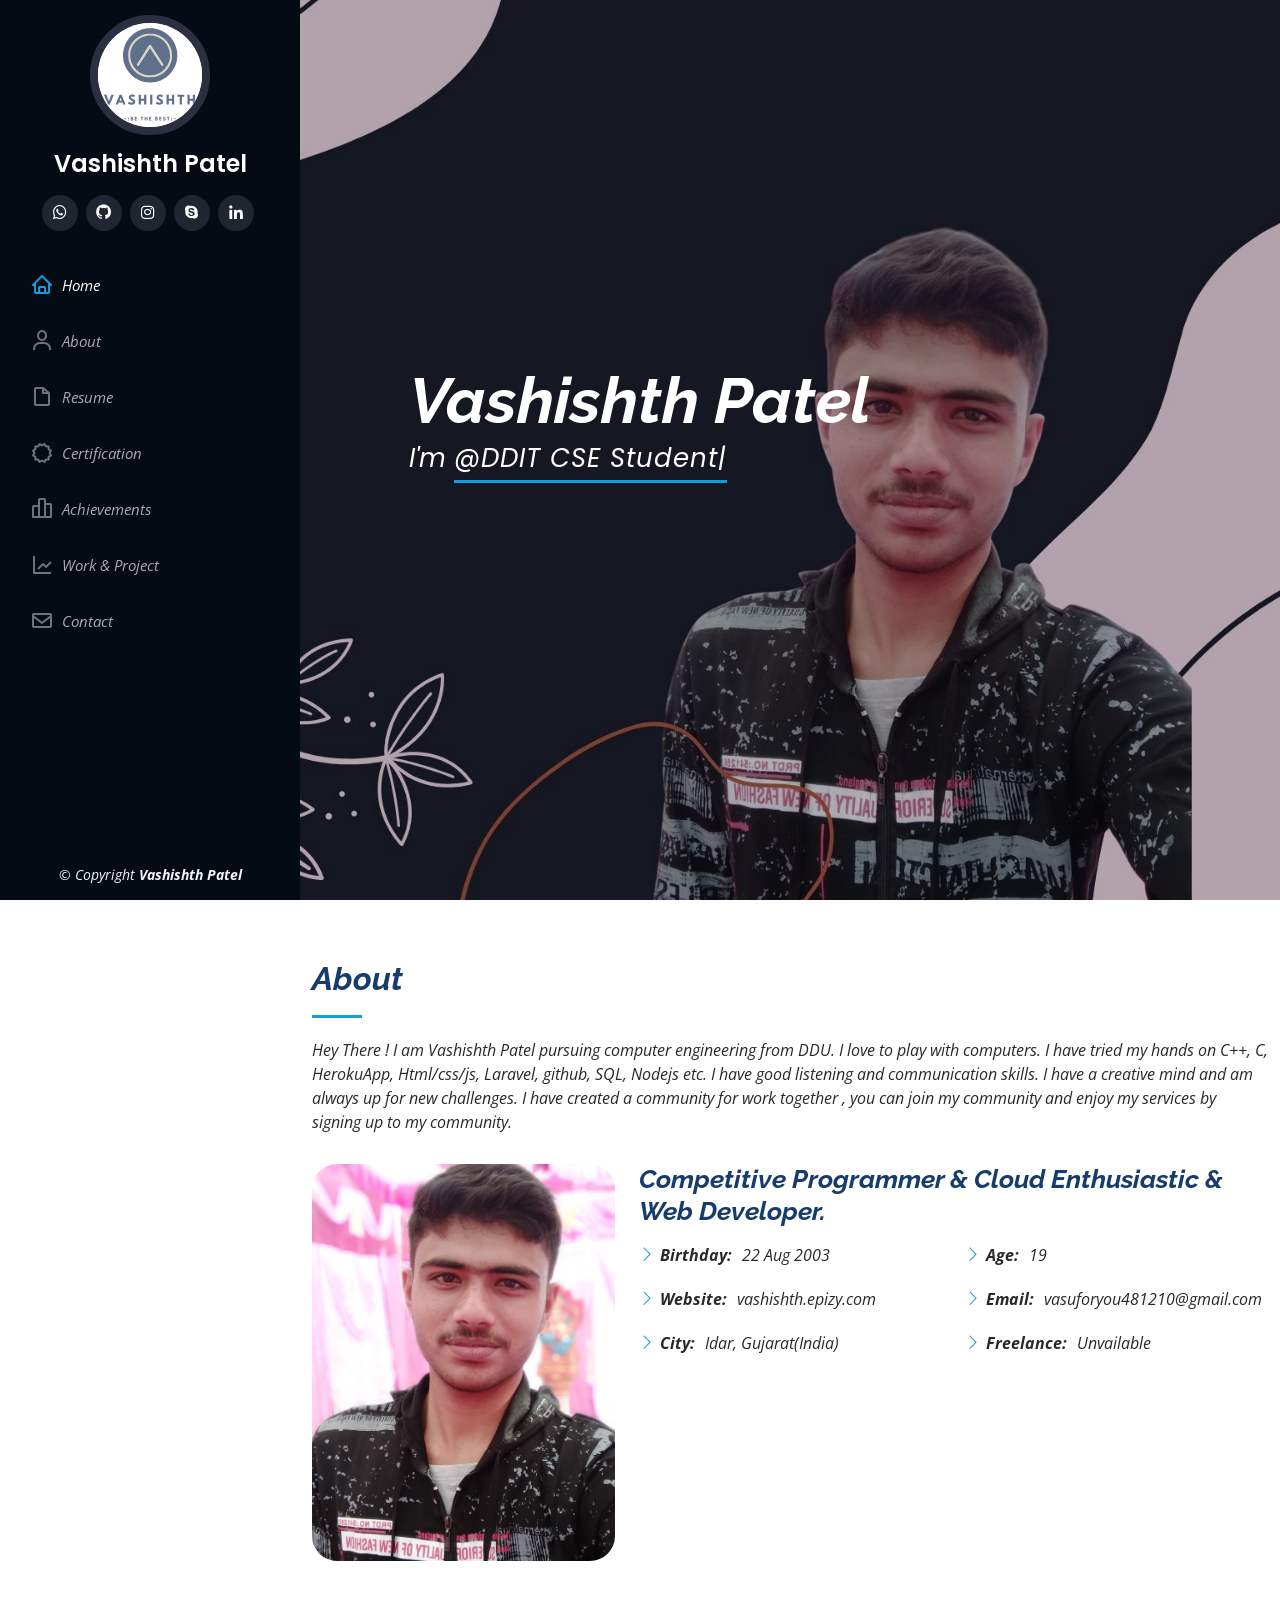
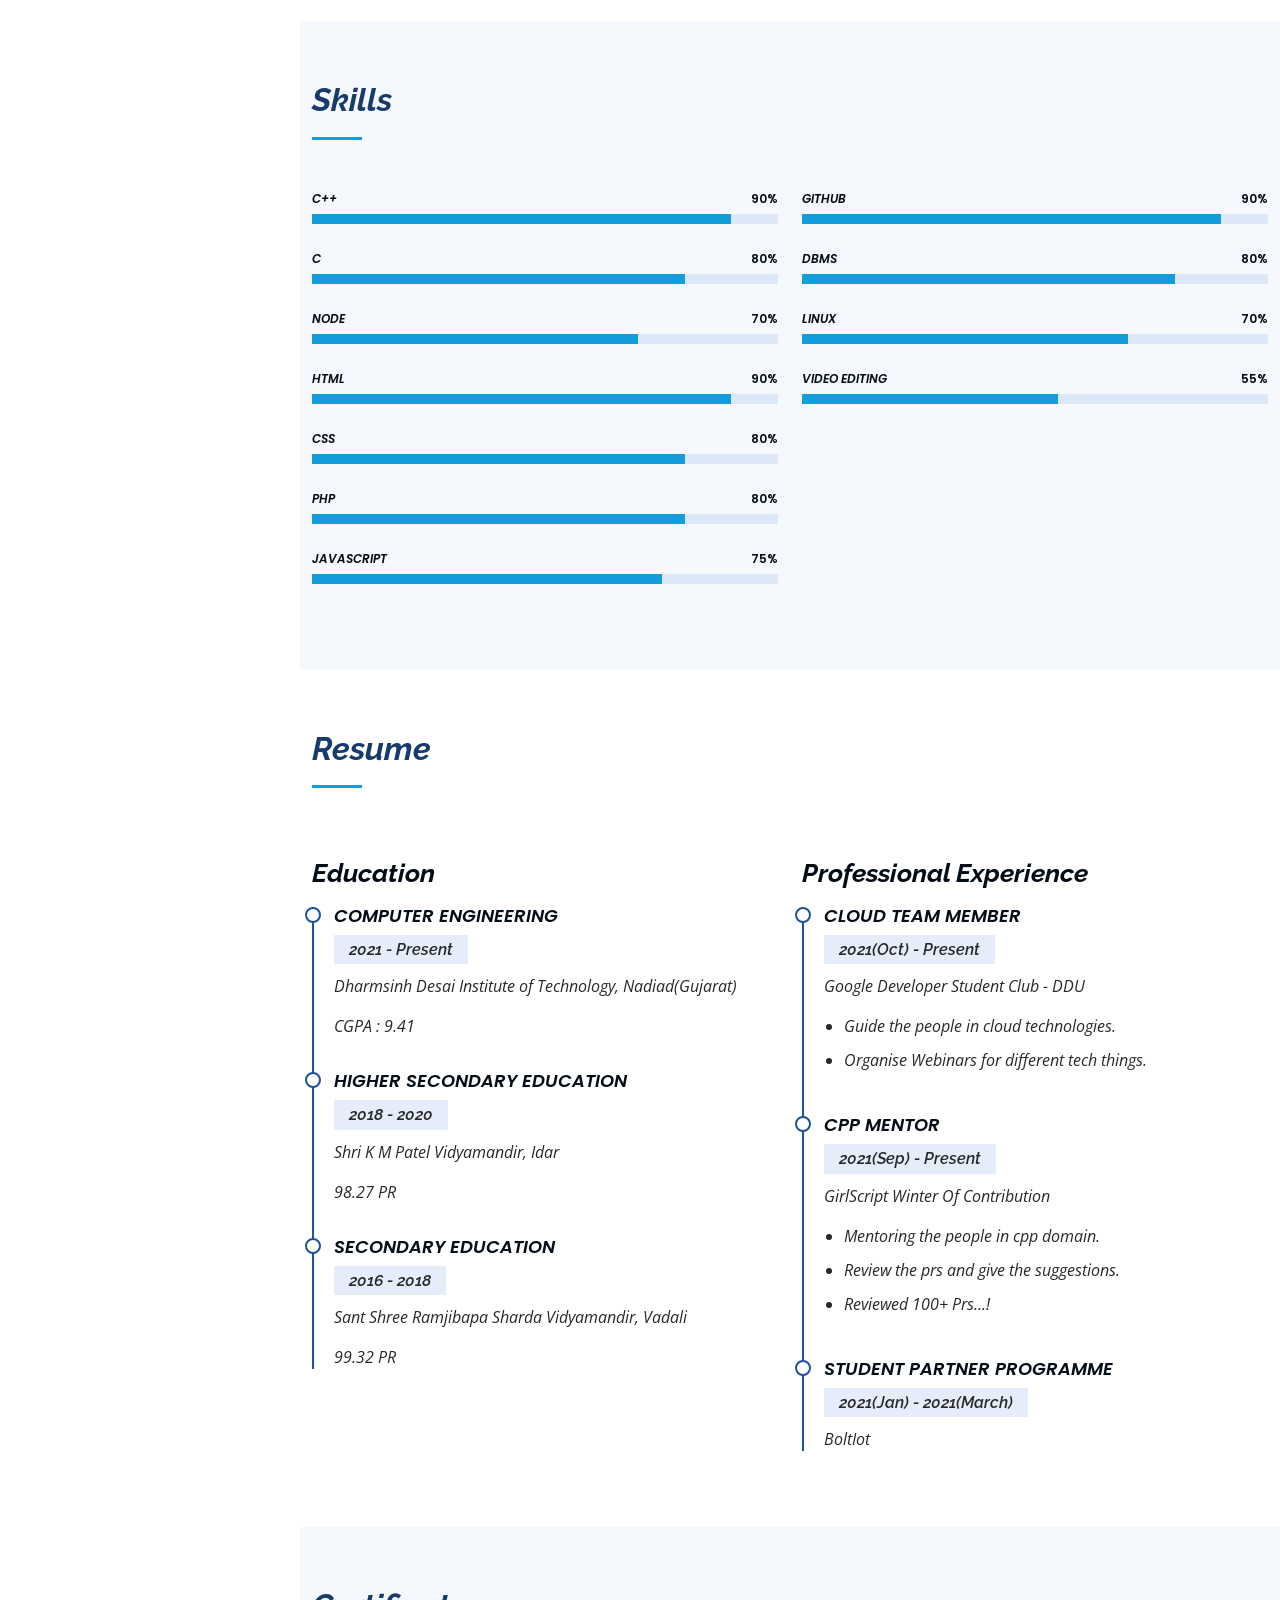
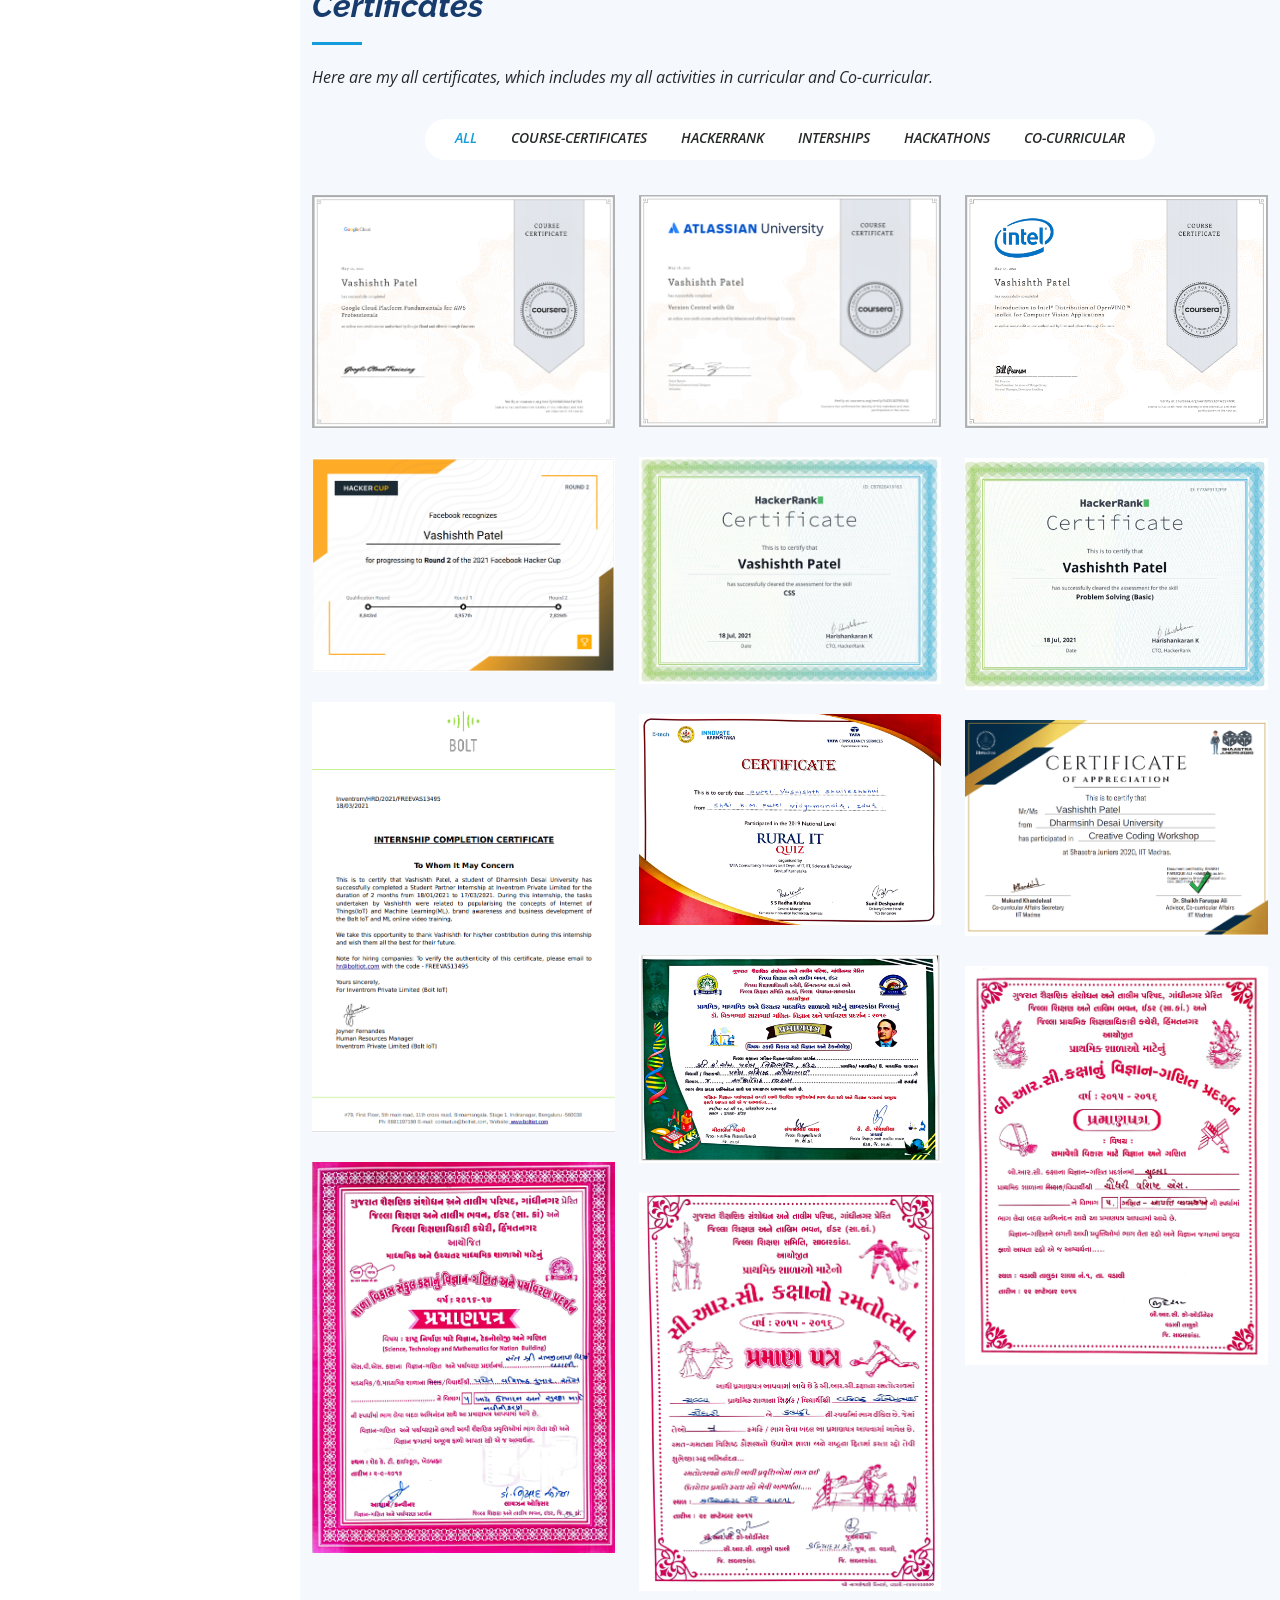
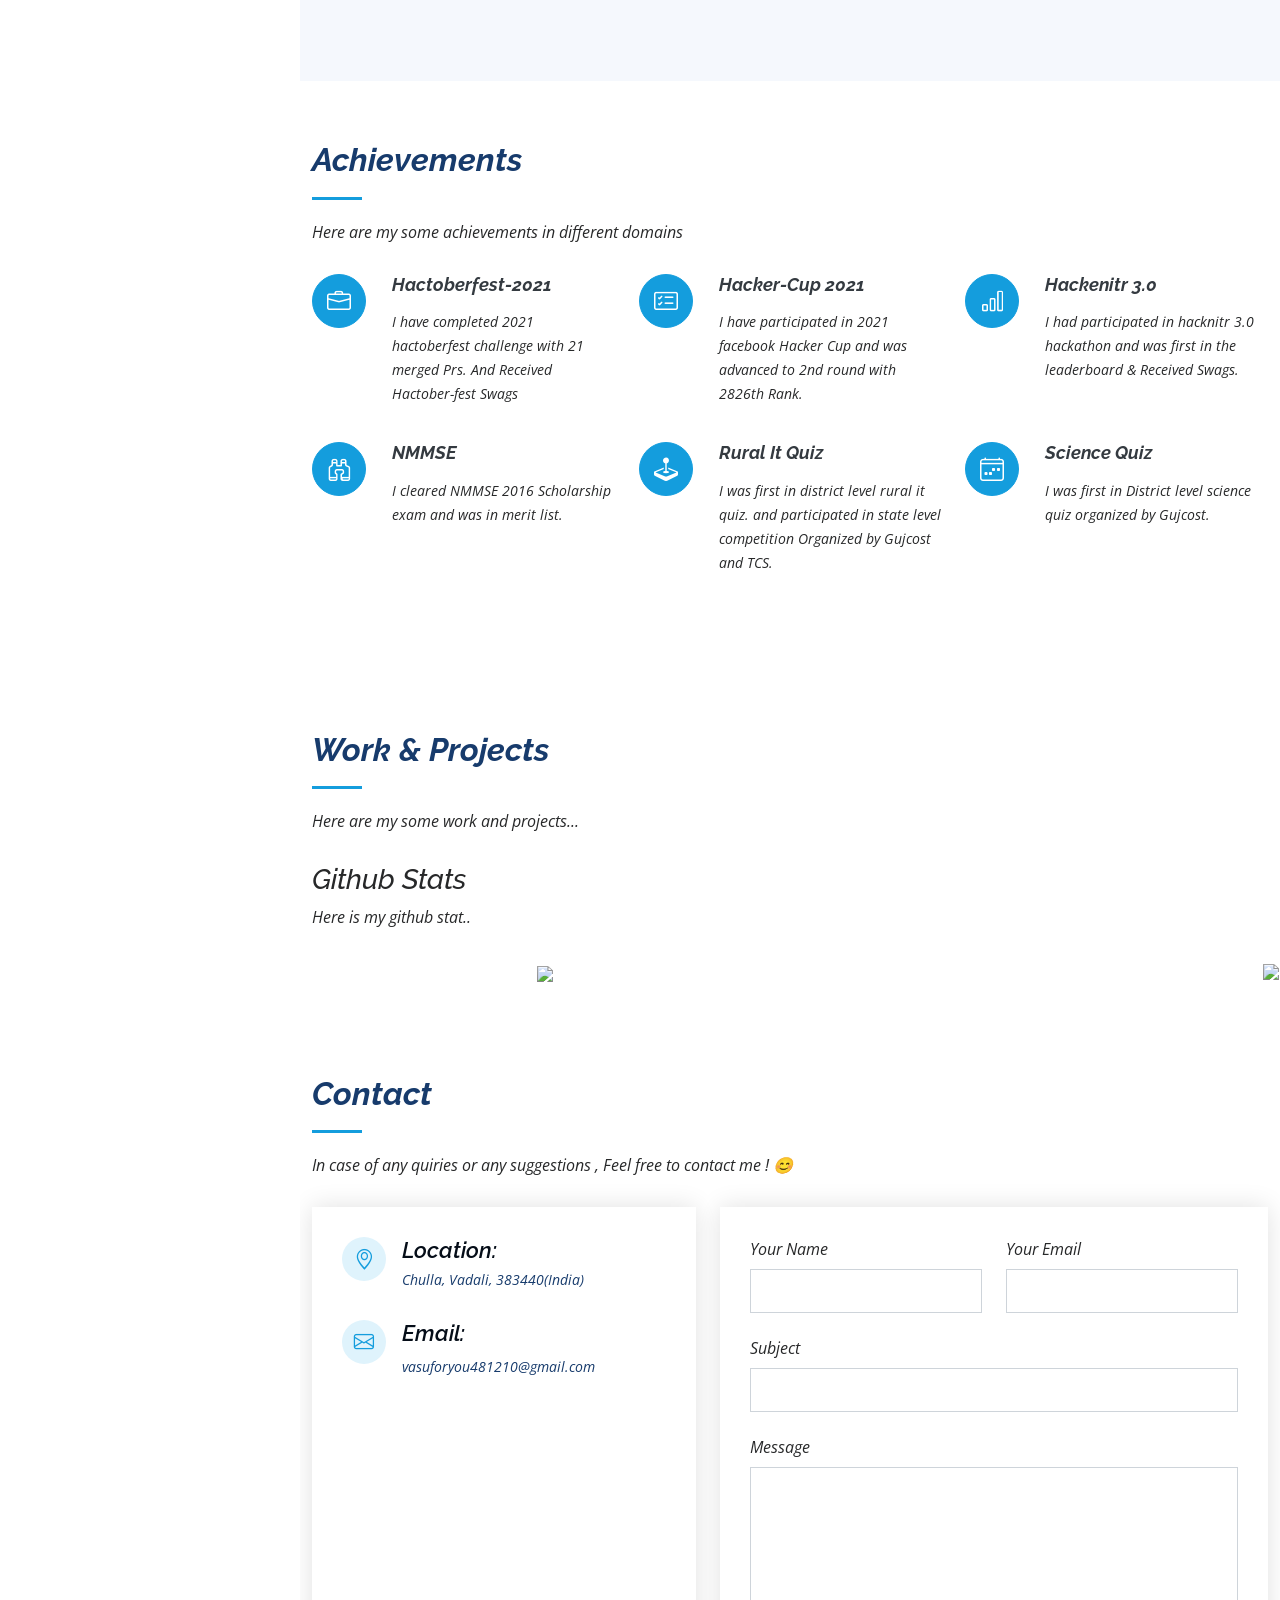
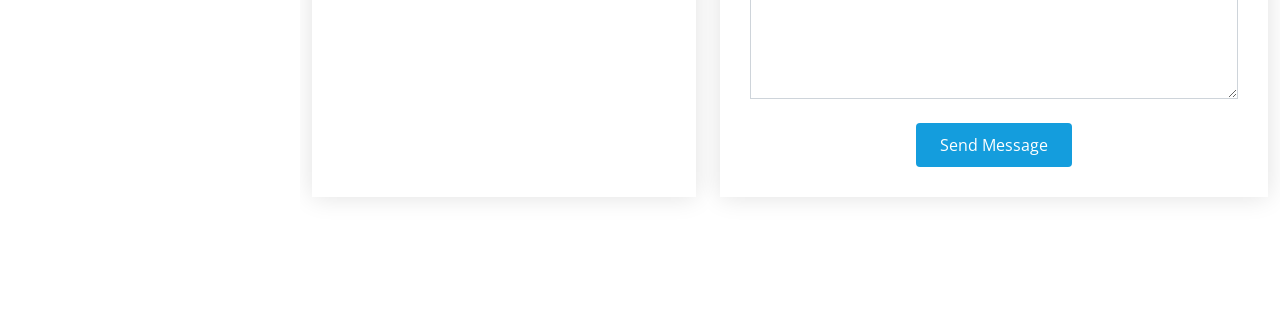
==== commit 63414bb3: "Update index.html" ====
--- a/index.html
+++ b/index.html
@@ -661,9 +661,9 @@
   </footer><!-- End  Footer -->
 
 <!-- pre loader -->
-<div class="loader-wrapper">
+<!-- <div class="loader-wrapper">
       <span class="loader"><span class="loader-inner"></span></span>&nbsp;&nbsp;&nbsp;<span><font color="white" face="Lucida Console" style="font-size:4vw;"><b>Vashishth Patel Here</b></font></span>
-    </div>
+    </div> -->
     <script src="https://cdnjs.cloudflare.com/ajax/libs/jquery/3.4.1/jquery.min.js"></script>
     <script>
         setTimeout(function(){
@@ -688,4 +688,4 @@
 
 </body>
 
-</html>+</html>
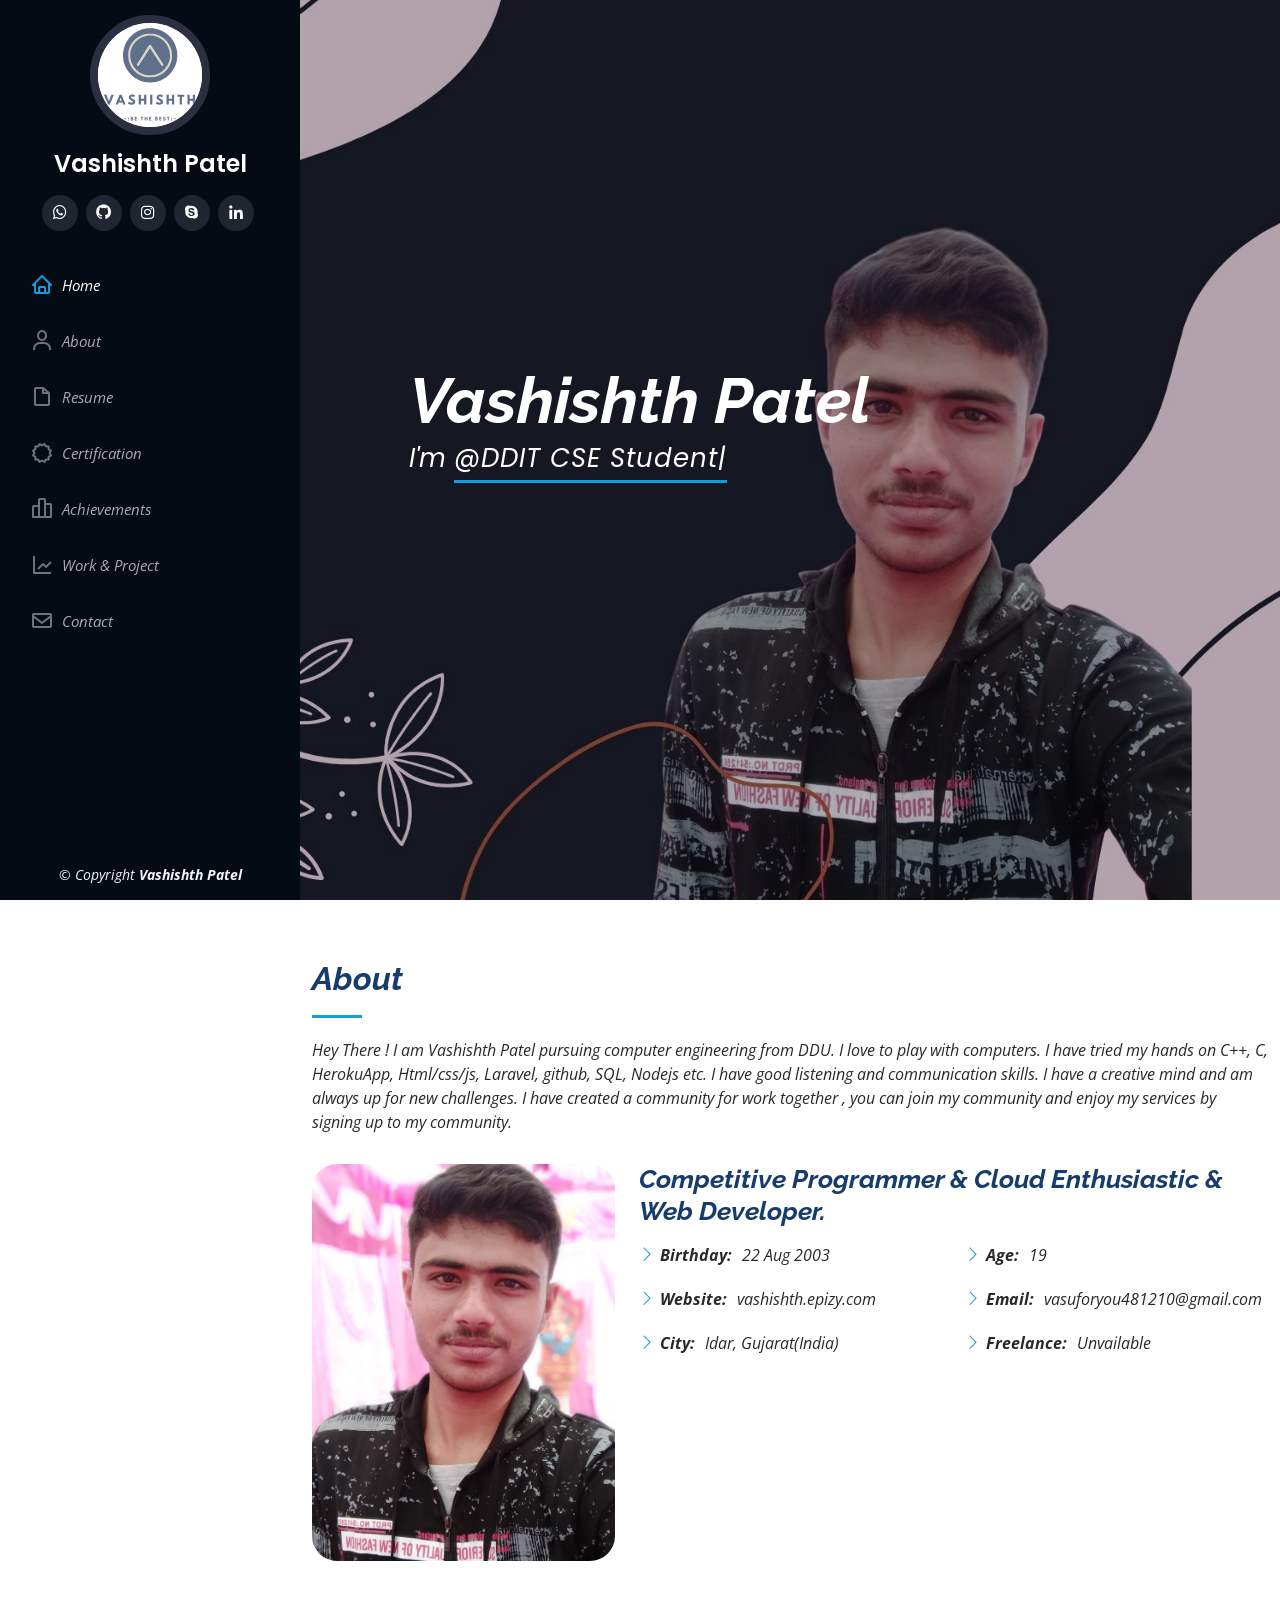
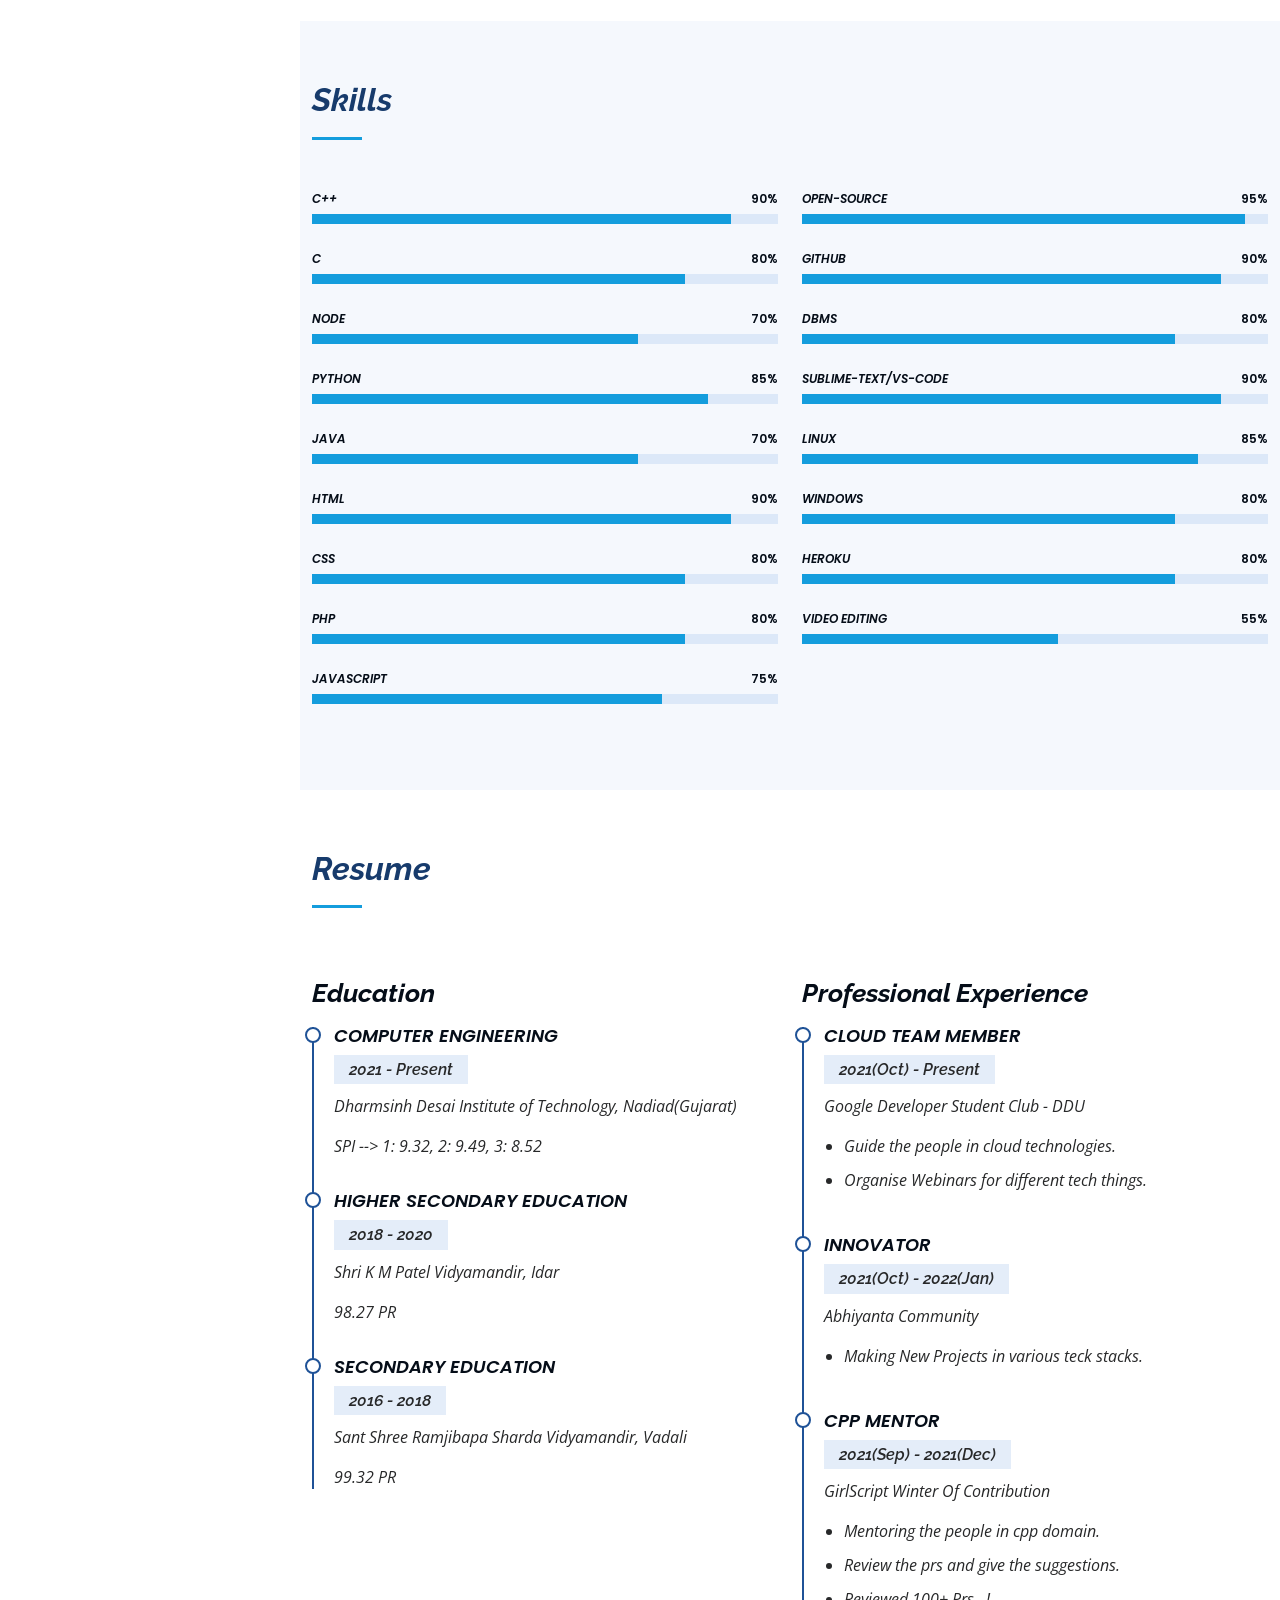
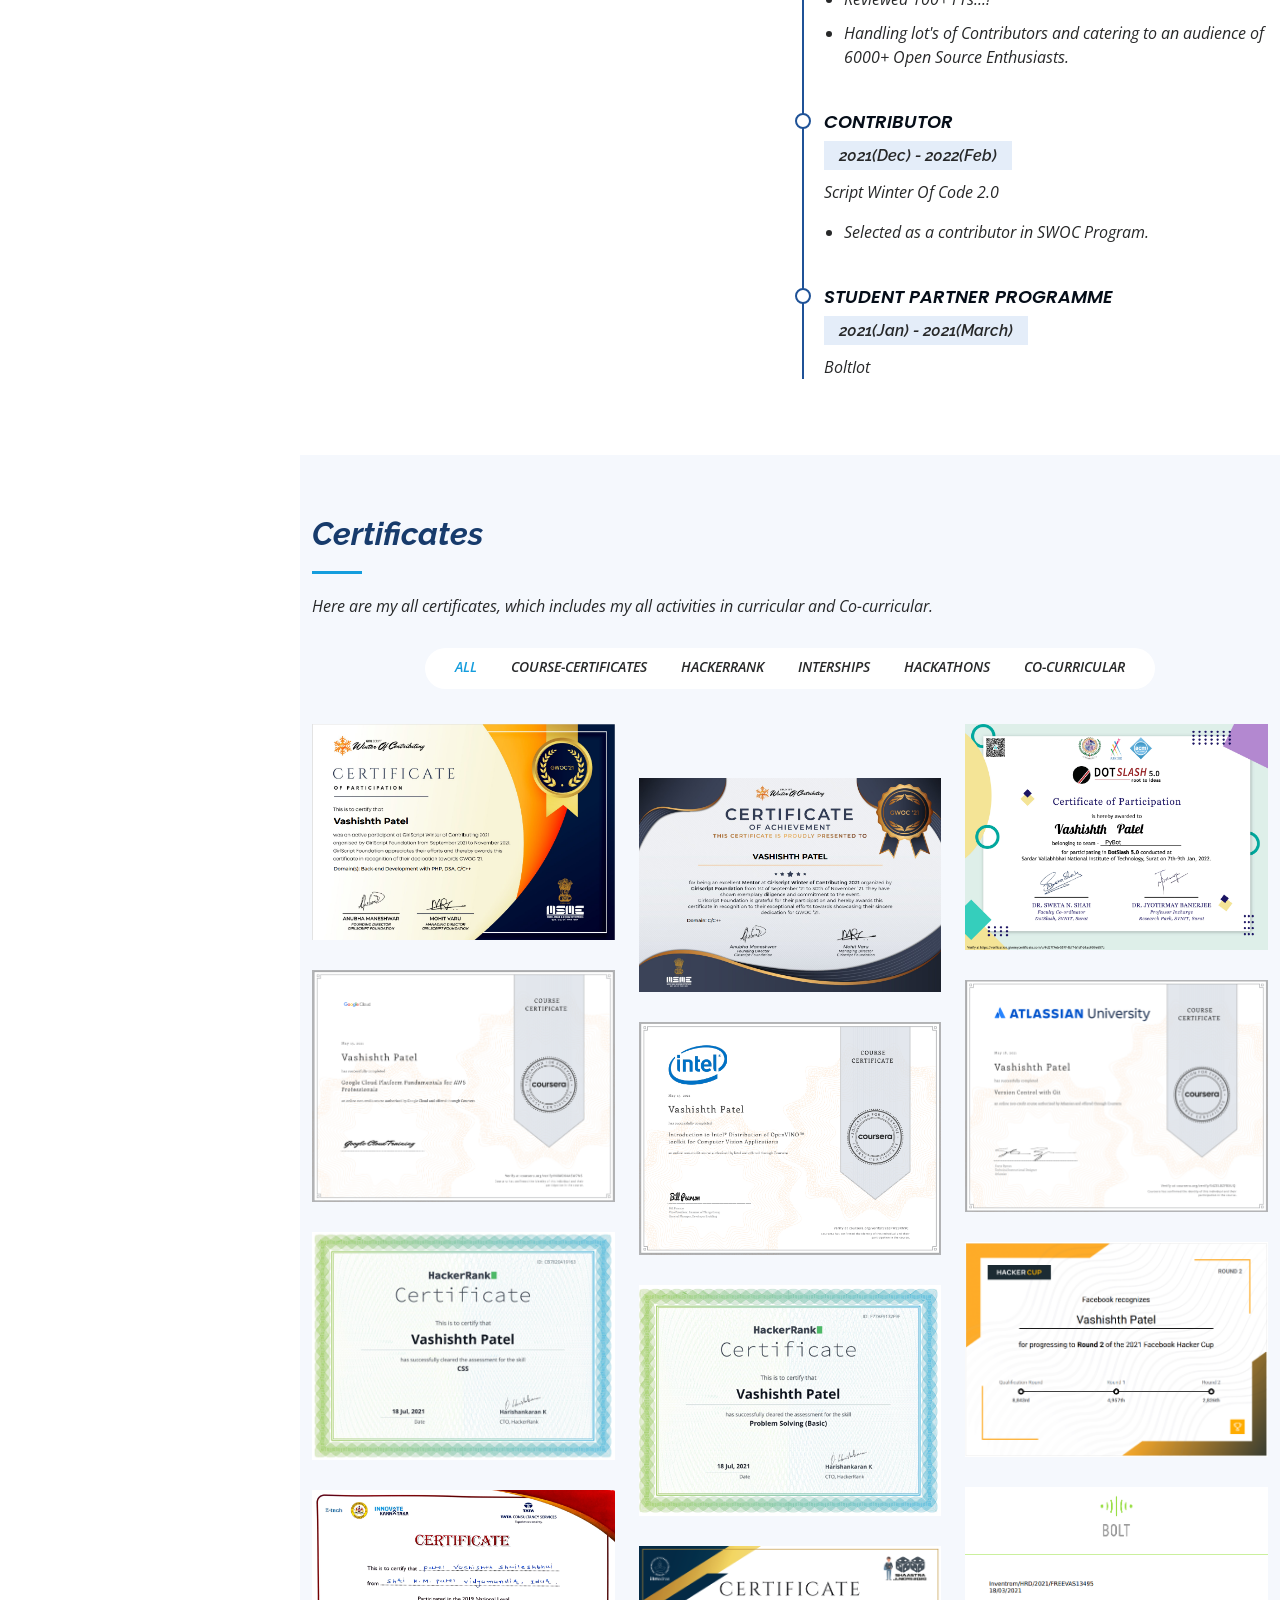
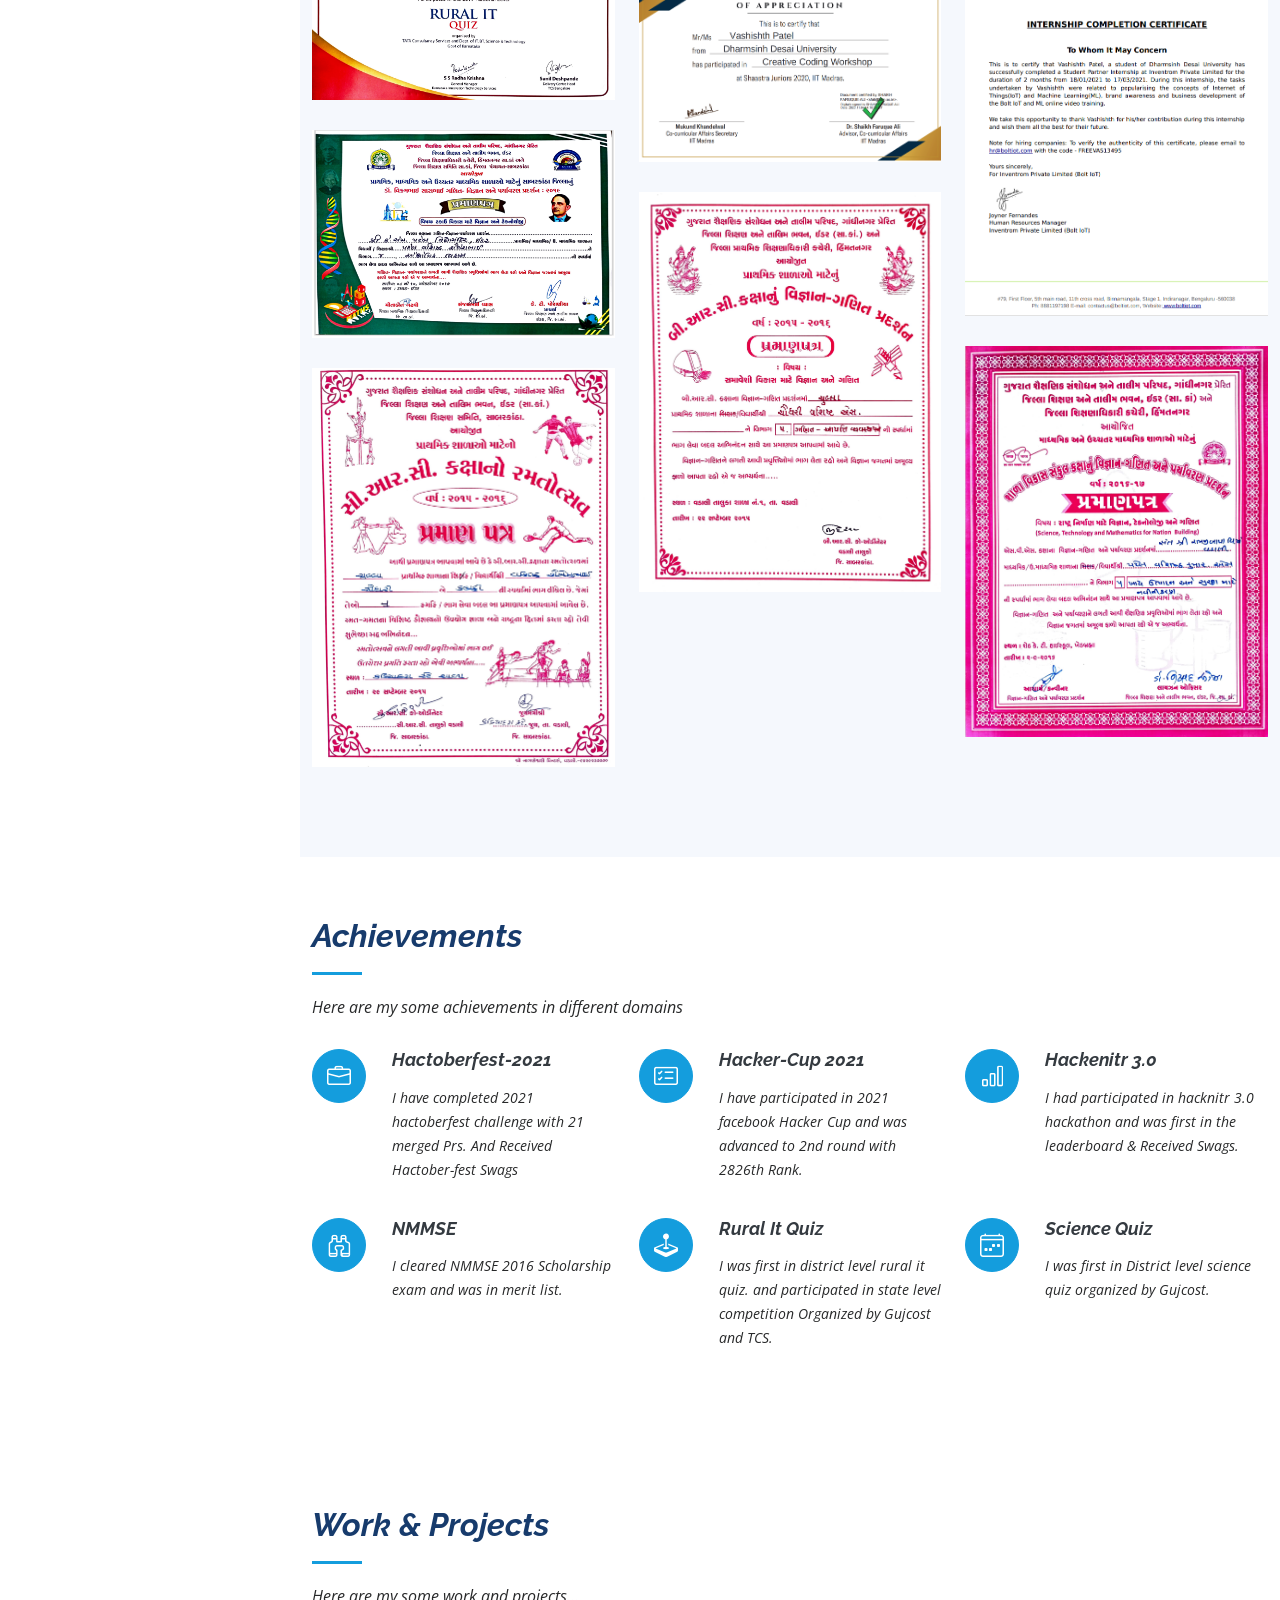
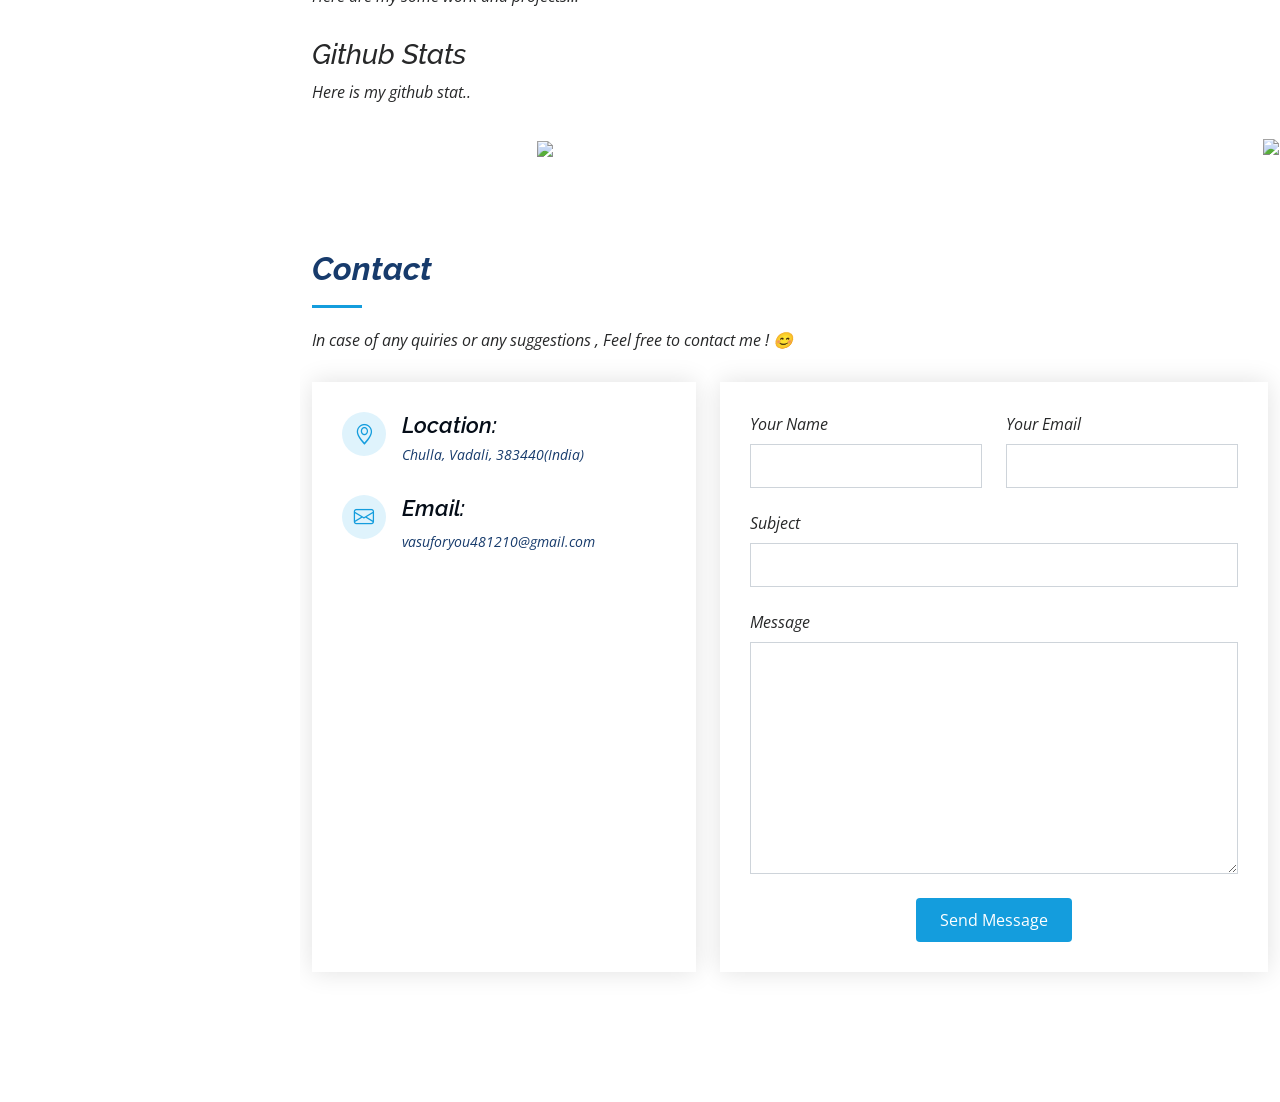
==== commit 5b83c9d3: "aded" ====
--- a/index.html
+++ b/index.html
@@ -145,6 +145,20 @@
             </div>
 
             <div class="progress">
+              <span class="skill">Python <i class="val">85%</i></span>
+              <div class="progress-bar-wrap">
+                <div class="progress-bar" role="progressbar" aria-valuenow="85" aria-valuemin="0" aria-valuemax="100"></div>
+              </div>
+            </div>
+
+            <div class="progress">
+              <span class="skill">Java <i class="val">70%</i></span>
+              <div class="progress-bar-wrap">
+                <div class="progress-bar" role="progressbar" aria-valuenow="70" aria-valuemin="0" aria-valuemax="100"></div>
+              </div>
+            </div>
+
+            <div class="progress">
               <span class="skill">HTML <i class="val">90%</i></span>
               <div class="progress-bar-wrap">
                 <div class="progress-bar" role="progressbar" aria-valuenow="90" aria-valuemin="0" aria-valuemax="100"></div>
@@ -177,6 +191,13 @@
           <div class="col-lg-6" data-aos="fade-up" data-aos-delay="100">
 
             <div class="progress">
+              <span class="skill">Open-Source <i class="val">95%</i></span>
+              <div class="progress-bar-wrap">
+                <div class="progress-bar" role="progressbar" aria-valuenow="95" aria-valuemin="0" aria-valuemax="100"></div>
+              </div>
+            </div>
+
+            <div class="progress">
               <span class="skill">Github <i class="val">90%</i></span>
               <div class="progress-bar-wrap">
                 <div class="progress-bar" role="progressbar" aria-valuenow="90" aria-valuemin="0" aria-valuemax="100"></div>
@@ -191,9 +212,30 @@
             </div>
 
             <div class="progress">
-              <span class="skill">Linux <i class="val">70%</i></span>
-              <div class="progress-bar-wrap">
-                <div class="progress-bar" role="progressbar" aria-valuenow="70" aria-valuemin="0" aria-valuemax="100"></div>
+              <span class="skill">Sublime-text/Vs-Code <i class="val">90%</i></span>
+              <div class="progress-bar-wrap">
+                <div class="progress-bar" role="progressbar" aria-valuenow="90" aria-valuemin="0" aria-valuemax="100"></div>
+              </div>
+            </div>
+
+            <div class="progress">
+              <span class="skill">Linux <i class="val">85%</i></span>
+              <div class="progress-bar-wrap">
+                <div class="progress-bar" role="progressbar" aria-valuenow="85" aria-valuemin="0" aria-valuemax="100"></div>
+              </div>
+            </div>
+
+            <div class="progress">
+              <span class="skill">Windows <i class="val">80%</i></span>
+              <div class="progress-bar-wrap">
+                <div class="progress-bar" role="progressbar" aria-valuenow="80" aria-valuemin="0" aria-valuemax="100"></div>
+              </div>
+            </div>
+
+            <div class="progress">
+              <span class="skill">Heroku <i class="val">80%</i></span>
+              <div class="progress-bar-wrap">
+                <div class="progress-bar" role="progressbar" aria-valuenow="80" aria-valuemin="0" aria-valuemax="100"></div>
               </div>
             </div>
 
@@ -227,7 +269,7 @@
               <h4>Computer Engineering</h4>
               <h5>2021 - Present</h5>
               <p><em>Dharmsinh Desai Institute of Technology, Nadiad(Gujarat)</em></p>
-              <p>CGPA : 9.41</p>
+              <p>SPI --> 1: 9.32, 2: 9.49, 3: 8.52</p>
             </div>
             <div class="resume-item">
               <h4>Higher Secondary Education</h4>
@@ -255,13 +297,30 @@
               </ul>
             </div>
             <div class="resume-item">
+              <h4>Innovator</h4>
+              <h5>2021(Oct) - 2022(Jan)</h5>
+              <p><em>Abhiyanta Community</em></p>
+              <ul>
+                <li>Making New Projects in various teck stacks.</li>
+              </ul>
+            </div>
+            <div class="resume-item">
               <h4>CPP Mentor</h4>
-              <h5>2021(Sep) - Present</h5>
+              <h5>2021(Sep) - 2021(Dec)</h5>
               <p><em>GirlScript Winter Of Contribution</em></p>
               <ul>
                 <li>Mentoring the people in cpp domain.</li>
                 <li>Review the prs and give the suggestions.</li>
                 <li>Reviewed 100+ Prs...!</li>
+                <li>Handling lot's of Contributors and catering to an audience of 6000+ Open Source Enthusiasts.</li>
+              </ul>
+            </div>
+            <div class="resume-item">
+              <h4>Contributor</h4>
+              <h5>2021(Dec) - 2022(Feb)</h5>
+              <p><em>Script Winter Of Code 2.0</em></p>
+              <ul>
+                <li>Selected as a contributor in SWOC Program.</li>
               </ul>
             </div>
             <div class="resume-item">
@@ -291,13 +350,49 @@
               <li data-filter=".filter-course">Course-Certificates</li>
               <li data-filter=".filter-hacker">Hackerrank</li>
               <li data-filter=".filter-interships">Interships</li>
-              <li data-filter=".filter-app">Hackathons</li>
+              <li data-filter=".filter-hackathon">Hackathons</li>
               <li data-filter=".filter-coc">Co-curricular</li>
             </ul>
           </div>
         </div>
 
         <div class="row portfolio-container" data-aos="fade-up" data-aos-delay="100">
+
+          <div class="col-lg-4 col-md-6 portfolio-item filter-interships">
+            <div class="portfolio-wrap">
+              <img src="assets/img/portfolio/gwoc_participation.PNG" class="img-fluid" alt="">
+              <div class="portfolio-links">
+                <a href="assets/img/portfolio/gwoc_participation.PNG" data-gallery="portfolioGallery" class="portfolio-lightbox" title="GirlScript Winter Of Contribution ! Certification of participation as mentor and contributor"><i class="bx bx-zoom-in"></i></a>
+              </div>
+            </div>
+          </div>
+
+          <div class="col-lg-4 col-md-6 portfolio-item filter-hackathon">
+            <div class="portfolio-wrap">
+              <img src="assets/img/portfolio/hacknitr3_certificate.PNG" class="img-fluid" alt="">
+              <div class="portfolio-links">
+                <a href="assets/img/portfolio/hacknitr3_certificate.PNG" data-gallery="portfolioGallery" class="portfolio-lightbox" title="Participated in hacknitr 3.0 Hackathon ! In that i have build a project called labour for rural ! For more info go to my github profile ! https://github.com/vasu-1/"><i class="bx bx-zoom-in"></i></a>
+              </div>
+            </div>
+          </div>
+
+          <div class="col-lg-4 col-md-6 portfolio-item filter-hackathon">
+            <div class="portfolio-wrap">
+              <img src="assets/img/portfolio/dotslash.PNG" class="img-fluid" alt="">
+              <div class="portfolio-links">
+                <a href="assets/img/portfolio/dotslash.PNG" data-gallery="portfolioGallery" class="portfolio-lightbox" title="Participated in Dotslash 3.0 Hackathon ! In that i have build a project called PyBot ! For more info go to my github profile ! https://github.com/vasu-1/"><i class="bx bx-zoom-in"></i></a>
+              </div>
+            </div>
+          </div>
+
+          <div class="col-lg-4 col-md-6 portfolio-item filter-interships">
+            <div class="portfolio-wrap">
+              <img src="assets/img/portfolio/gwoc_best_mentor.PNG" class="img-fluid" alt="">
+              <div class="portfolio-links">
+                <a href="assets/img/portfolio/gwoc_best_mentor.PNG" data-gallery="portfolioGallery" class="portfolio-lightbox" title="In GWOC 2021 i was selected as best mentor in C/CPP domain and also i was the best participant in the php domain..!"><i class="bx bx-zoom-in"></i></a>
+              </div>
+            </div>
+          </div>
 
           <div class="col-lg-4 col-md-6 portfolio-item filter-course">
             <div class="portfolio-wrap">
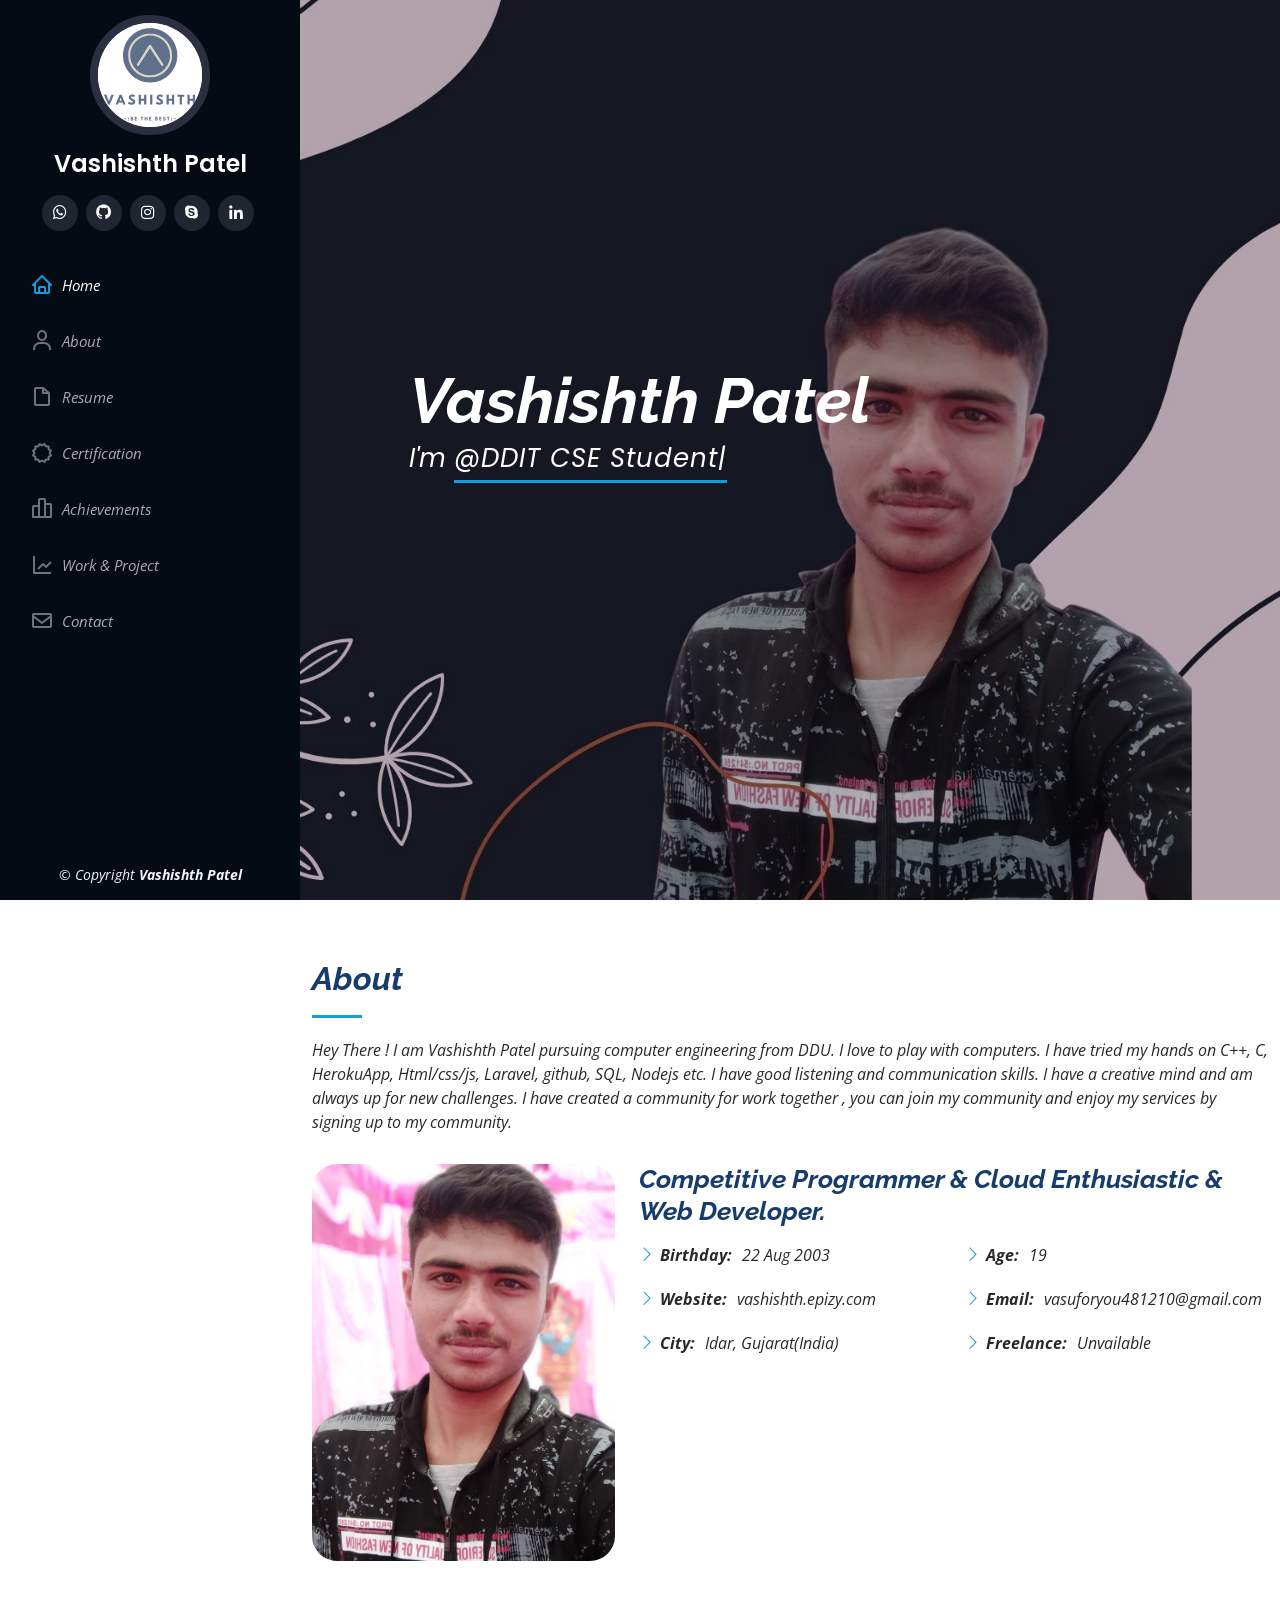
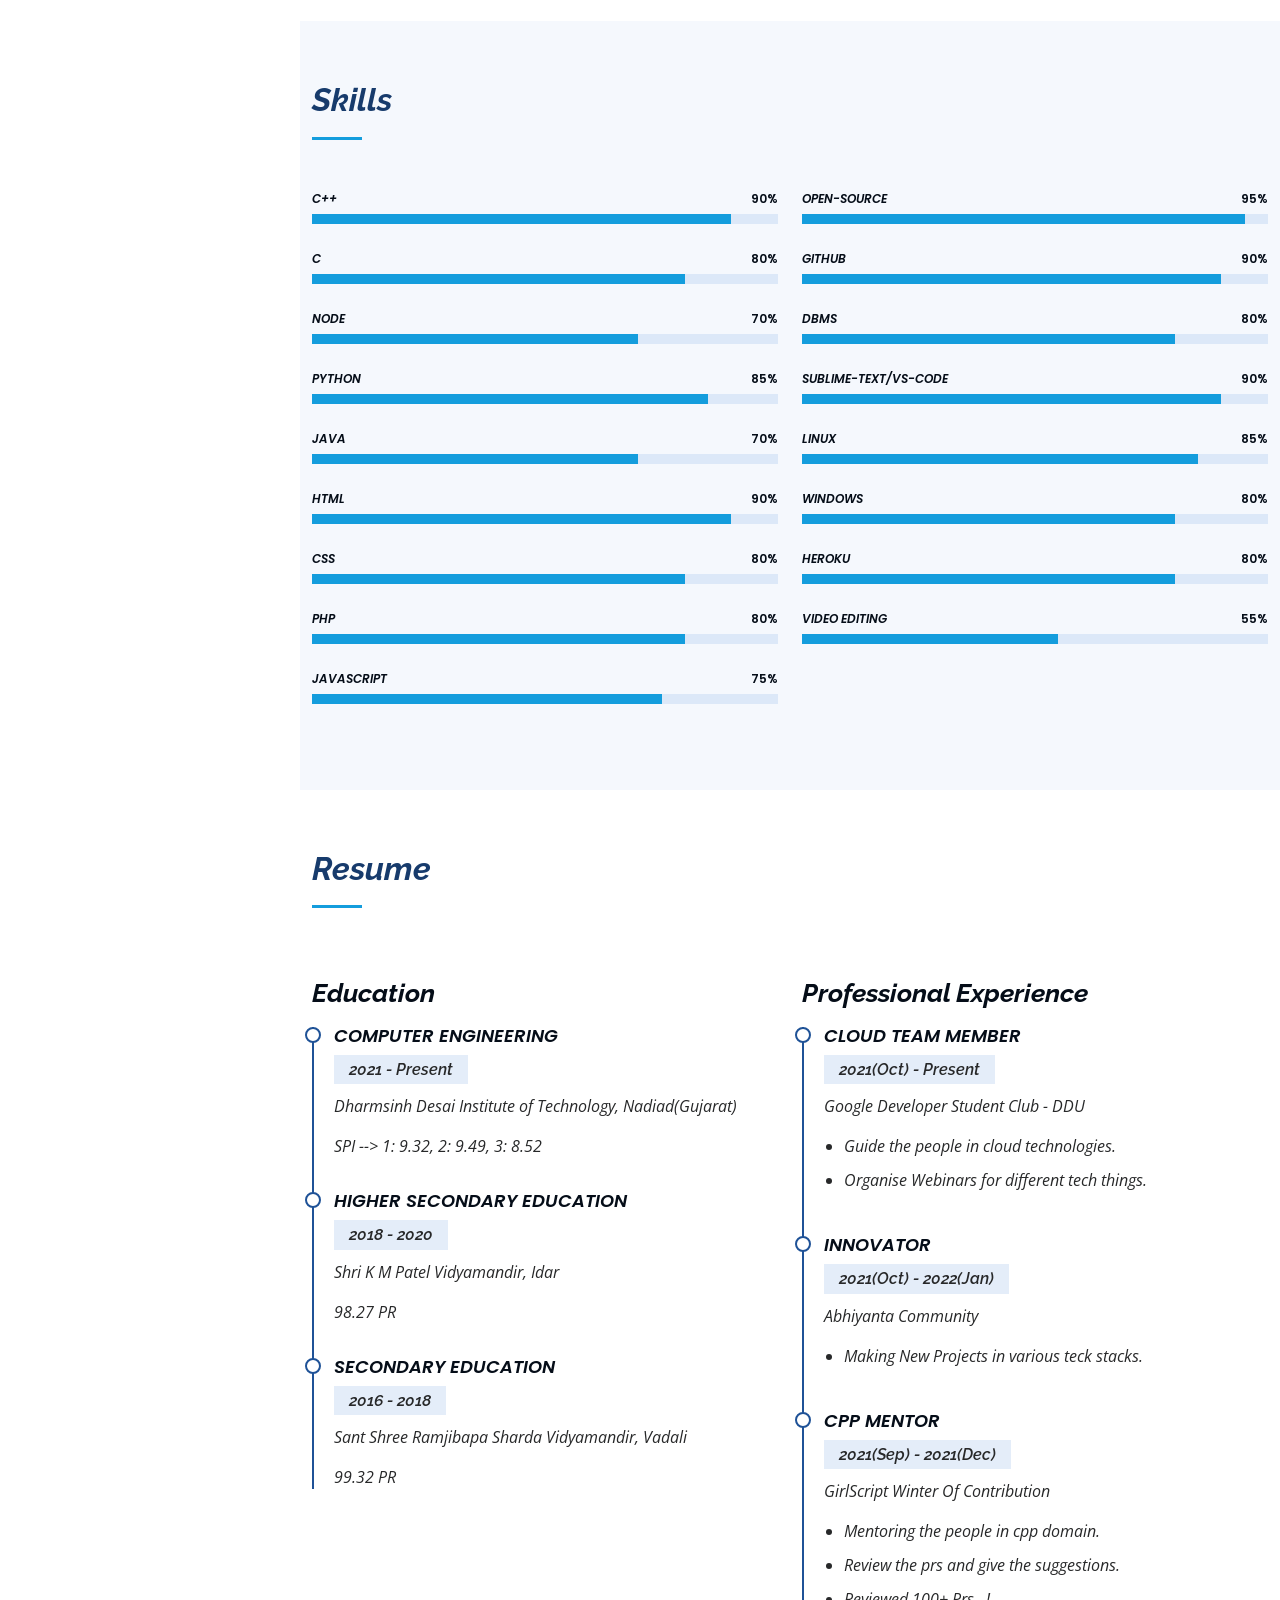
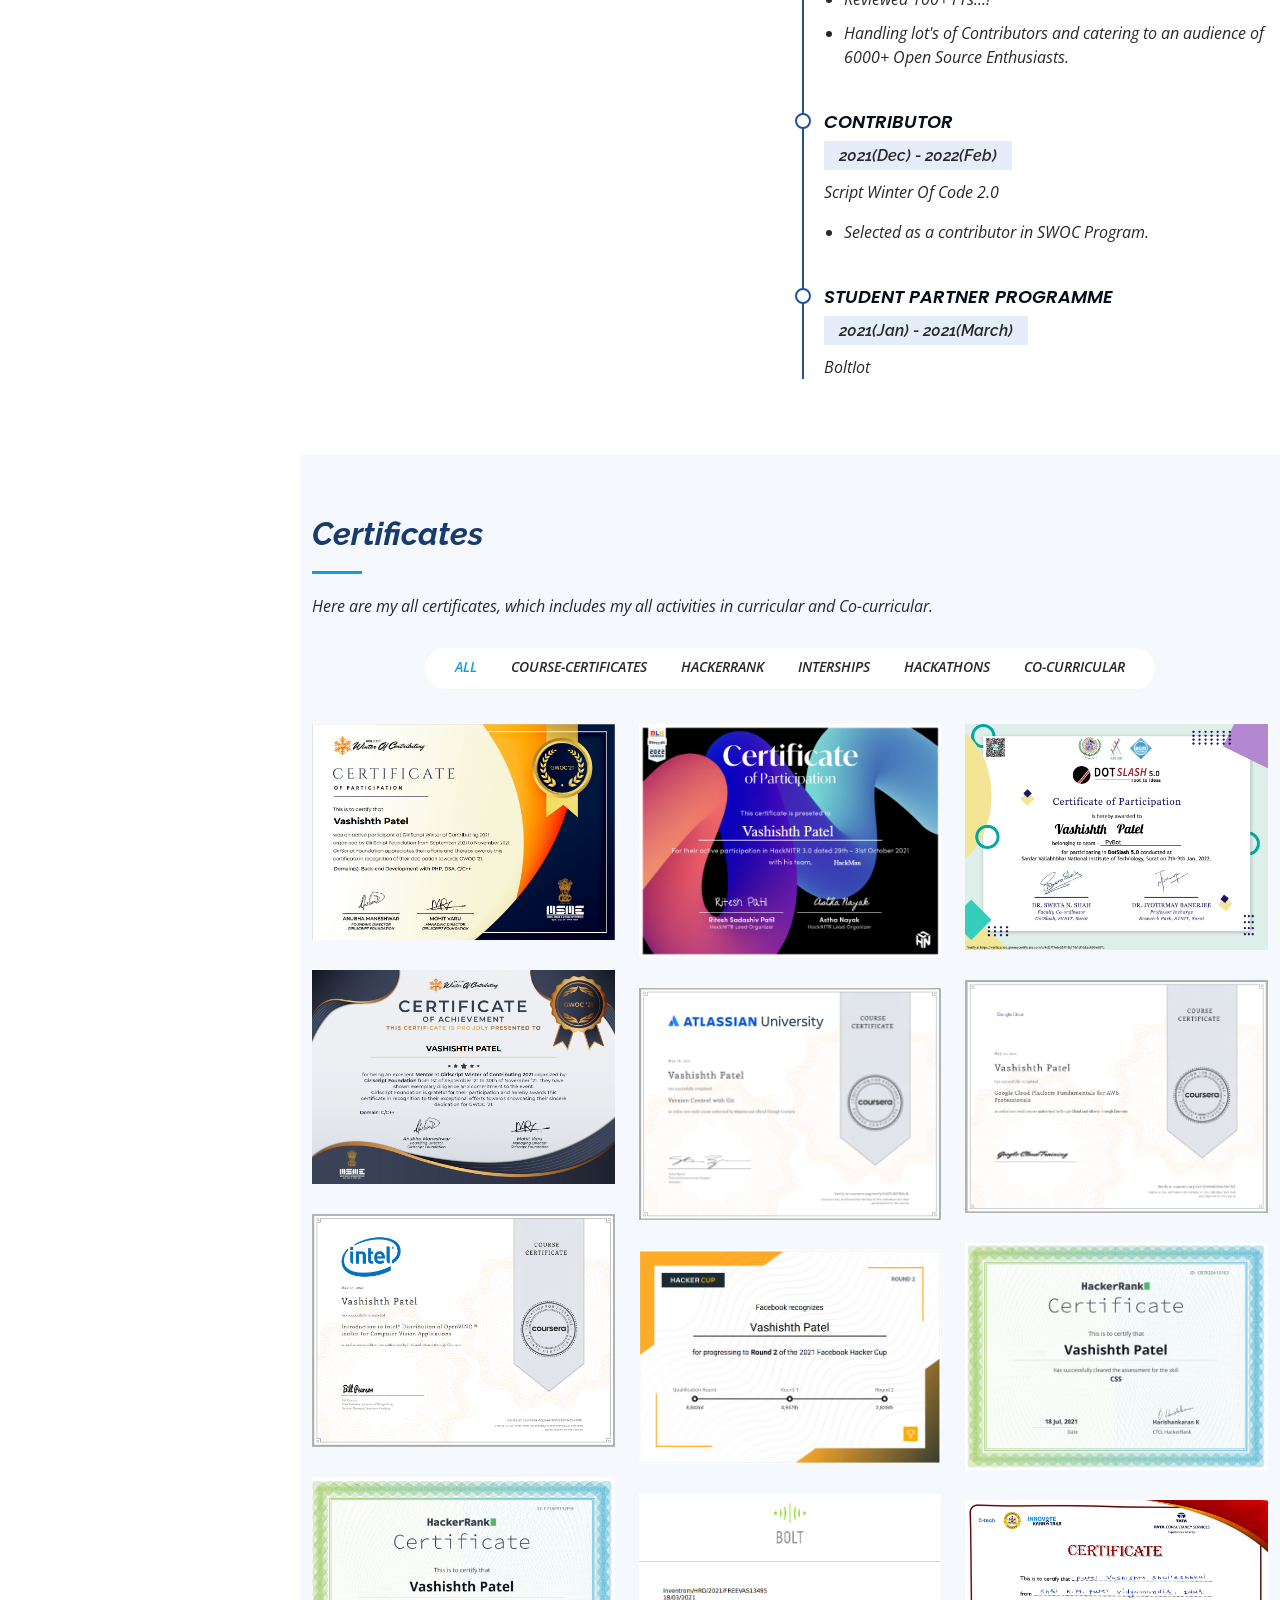
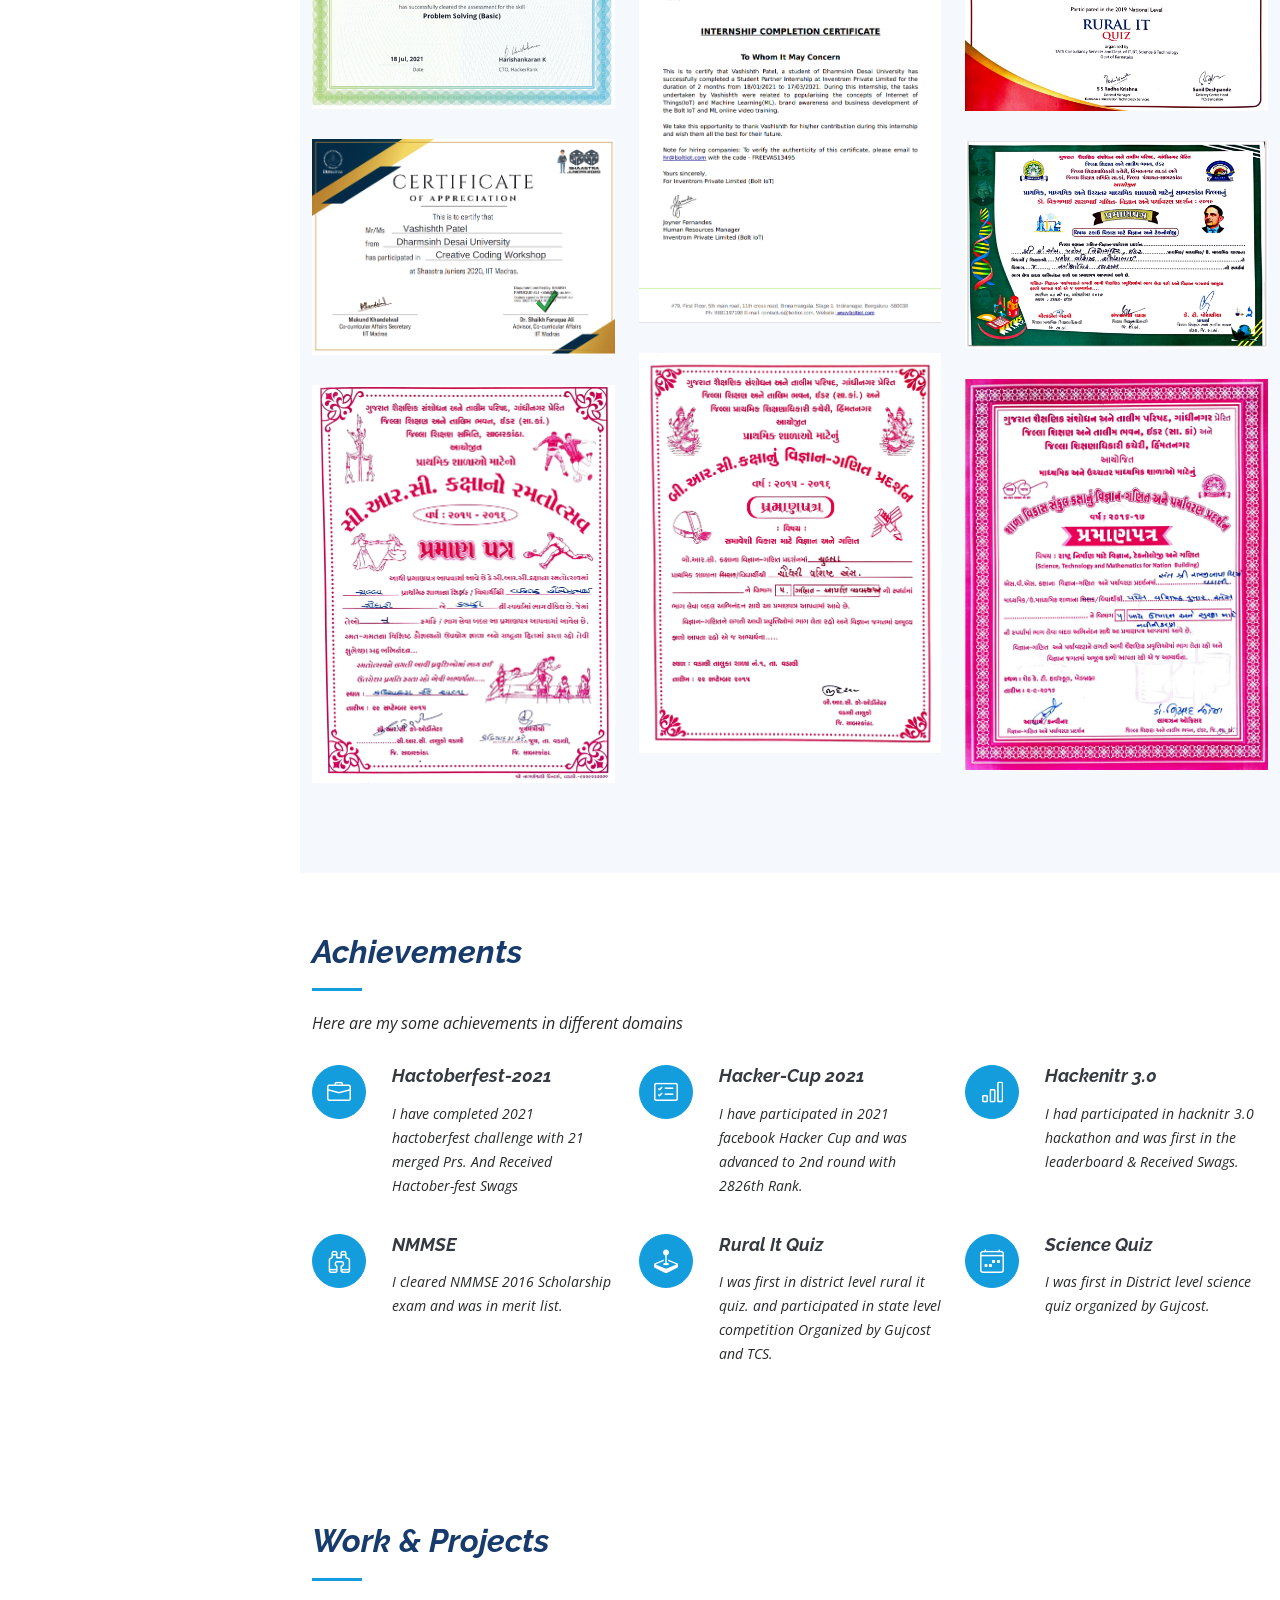
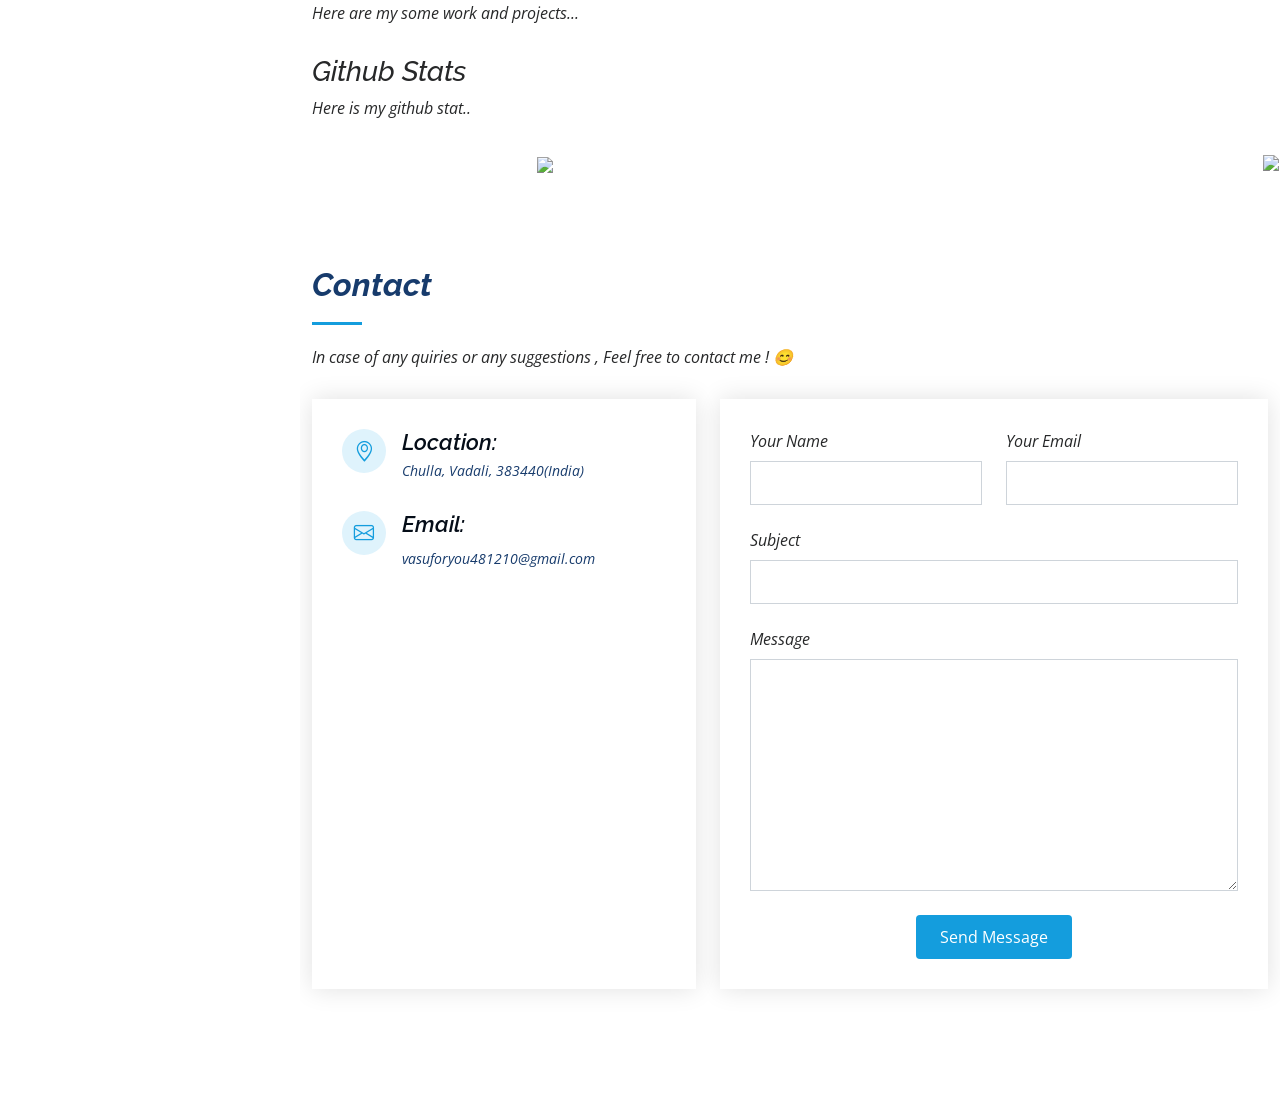
==== commit b9254b5c: "commit made changes" ====
--- a/index.html
+++ b/index.html
@@ -369,9 +369,9 @@
 
           <div class="col-lg-4 col-md-6 portfolio-item filter-hackathon">
             <div class="portfolio-wrap">
-              <img src="assets/img/portfolio/hacknitr3_certificate.PNG" class="img-fluid" alt="">
-              <div class="portfolio-links">
-                <a href="assets/img/portfolio/hacknitr3_certificate.PNG" data-gallery="portfolioGallery" class="portfolio-lightbox" title="Participated in hacknitr 3.0 Hackathon ! In that i have build a project called labour for rural ! For more info go to my github profile ! https://github.com/vasu-1/"><i class="bx bx-zoom-in"></i></a>
+              <img src="assets/img/portfolio/hacknitr3_certificate.png" class="img-fluid" alt="">
+              <div class="portfolio-links">
+                <a href="assets/img/portfolio/hacknitr3_certificate.png" data-gallery="portfolioGallery" class="portfolio-lightbox" title="Participated in hacknitr 3.0 Hackathon ! In that i have build a project called labour for rural ! For more info go to my github profile ! https://github.com/vasu-1/"><i class="bx bx-zoom-in"></i></a>
               </div>
             </div>
           </div>
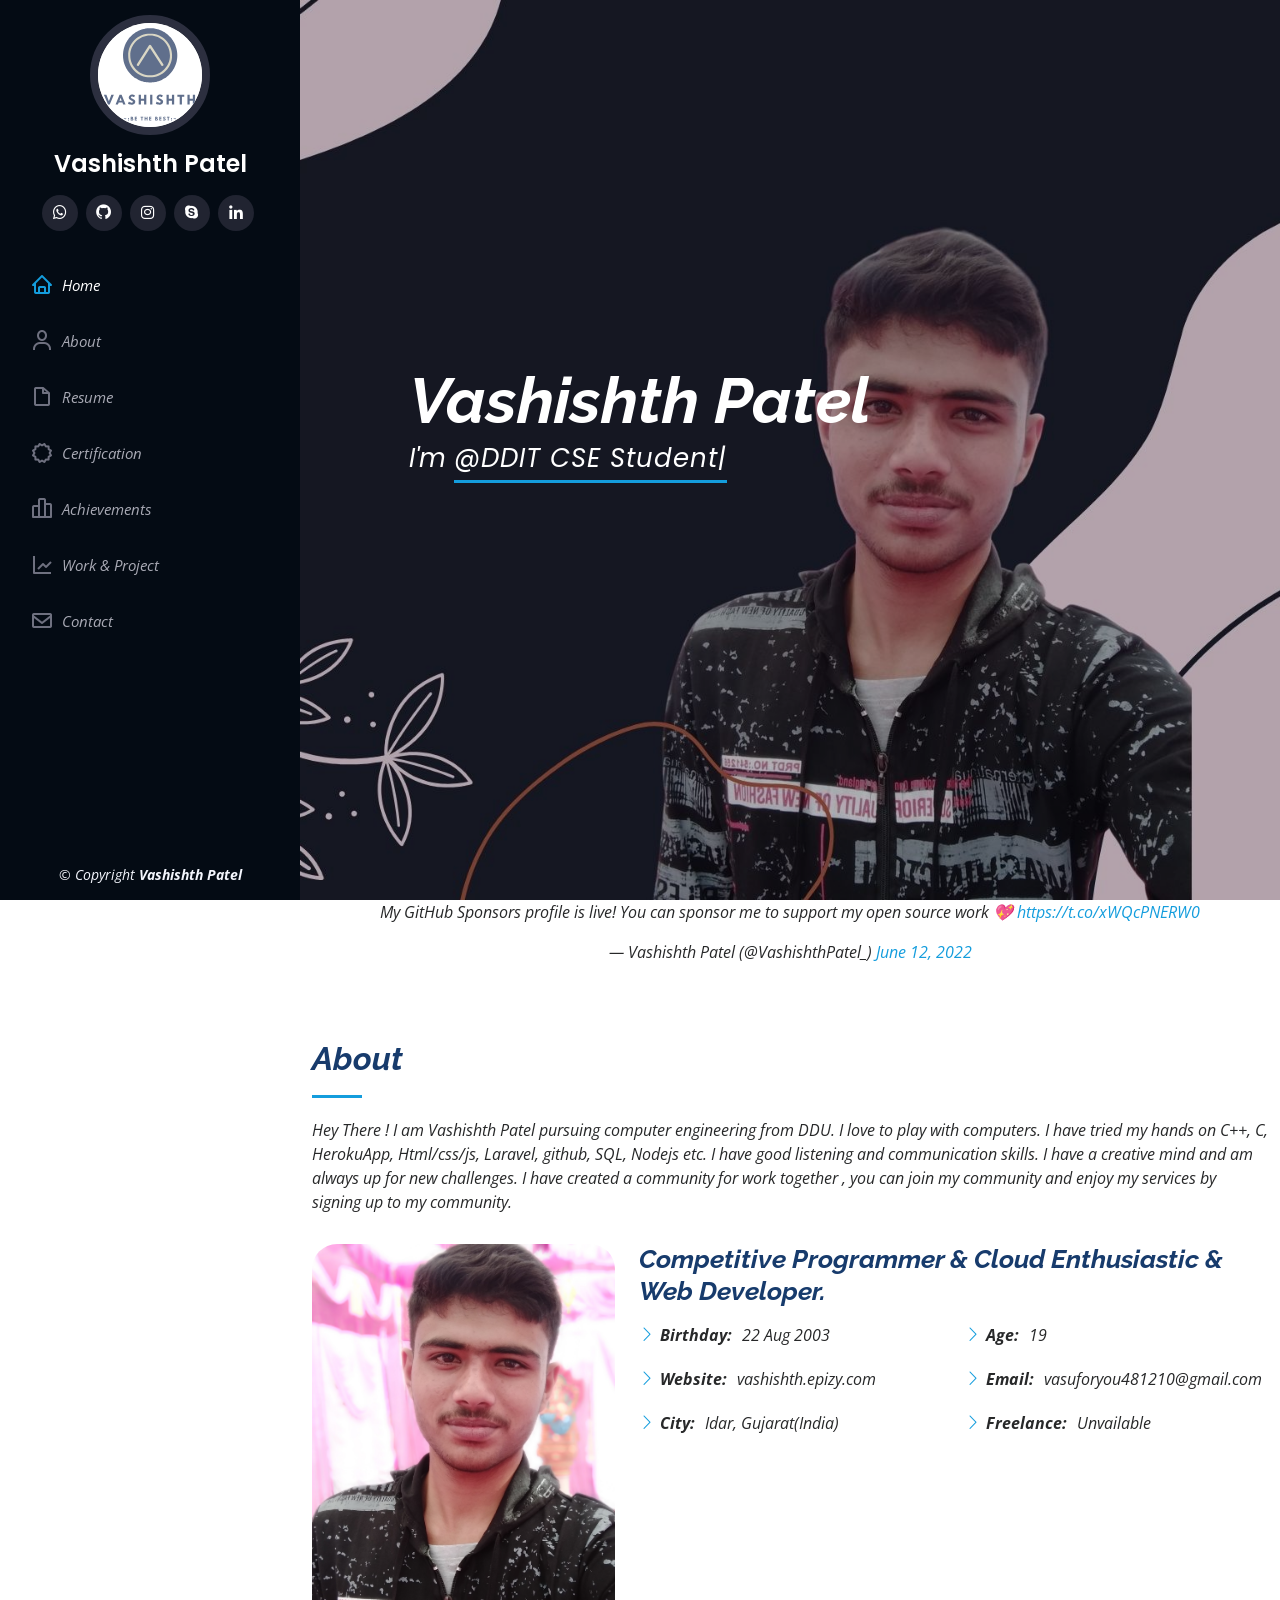
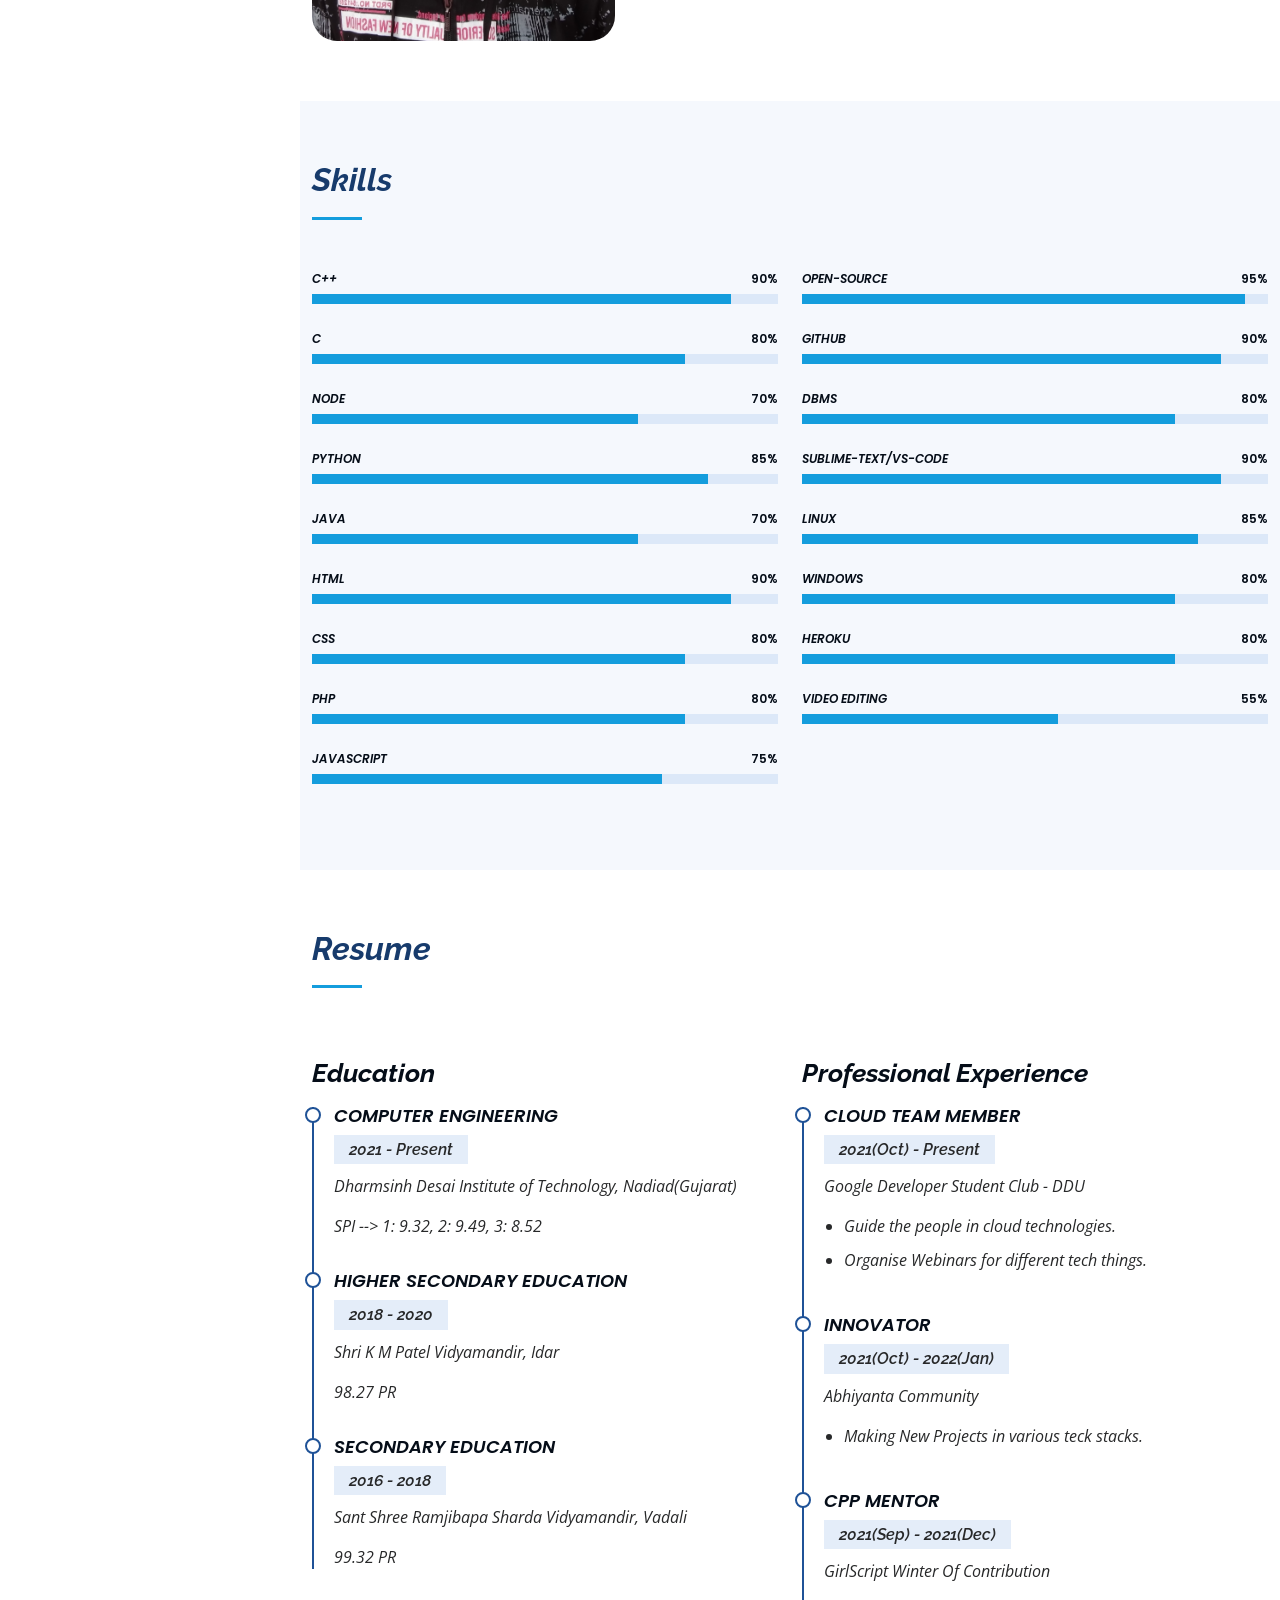
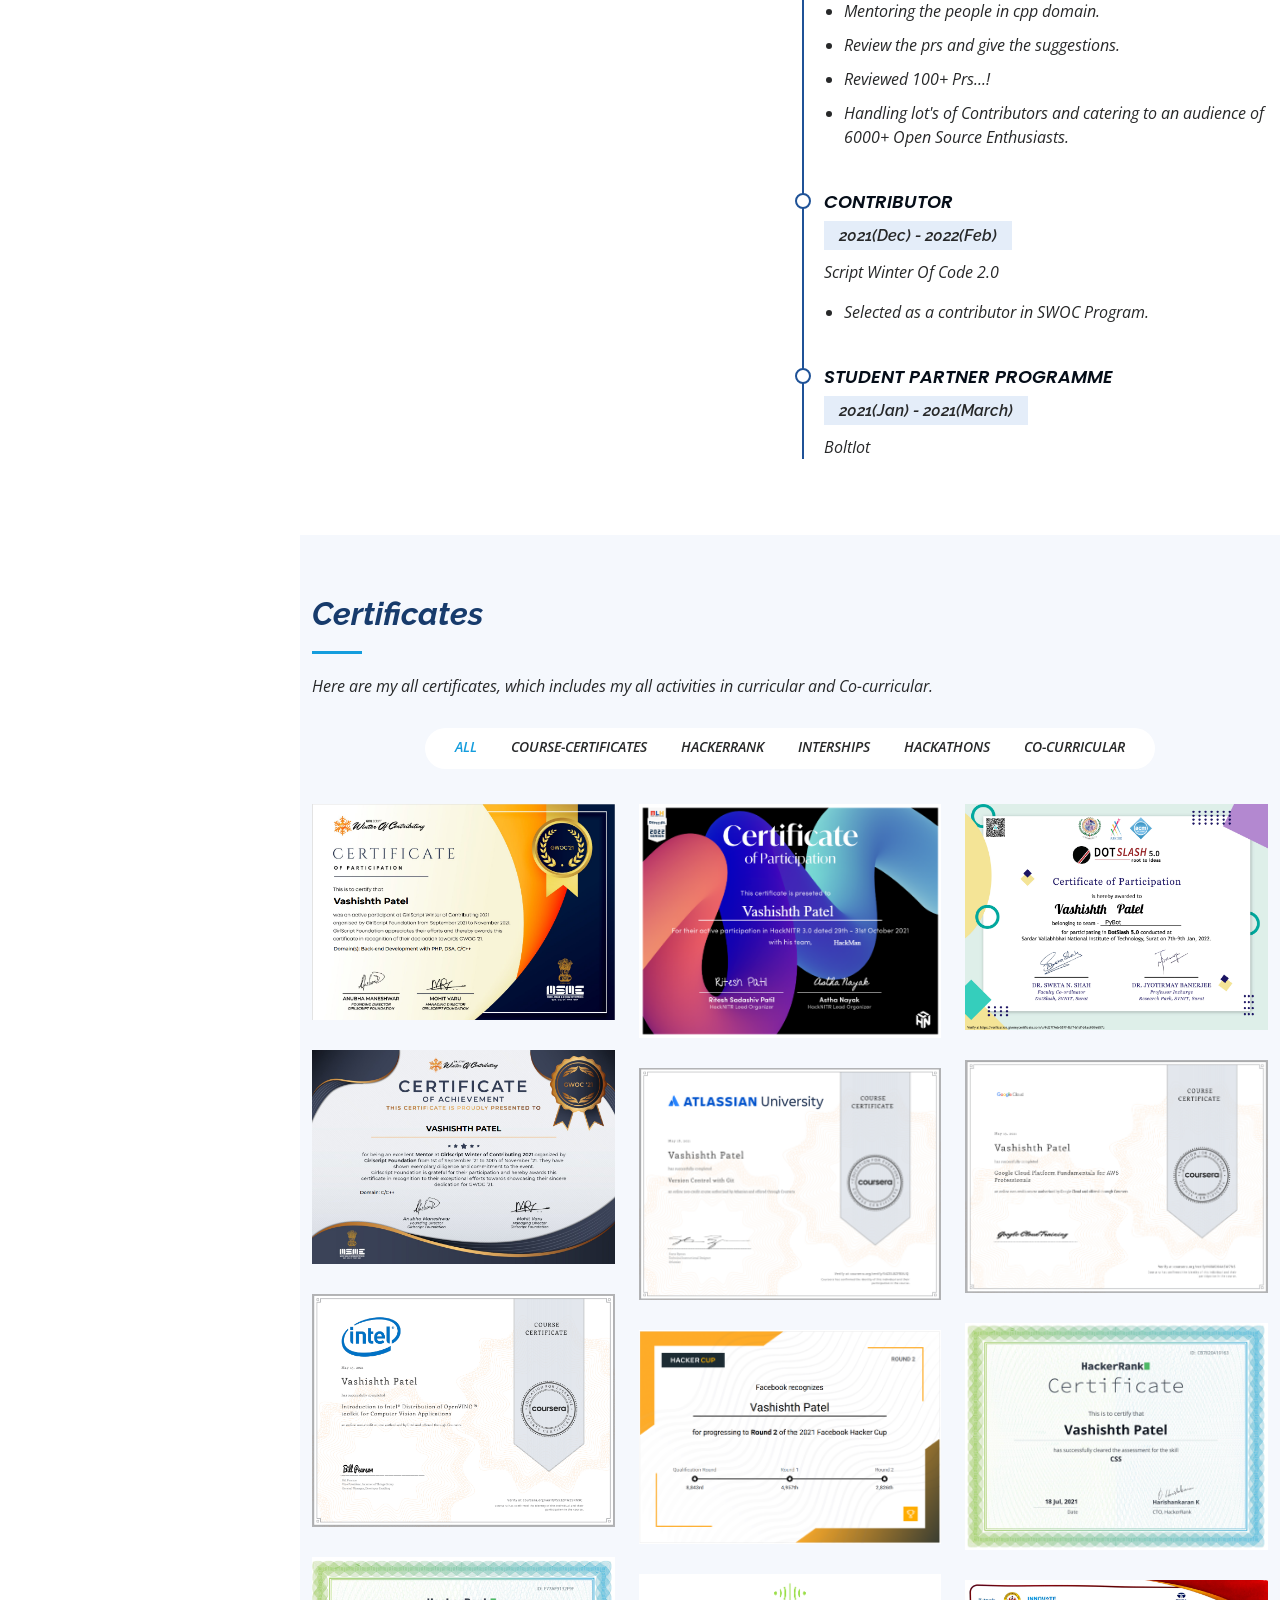
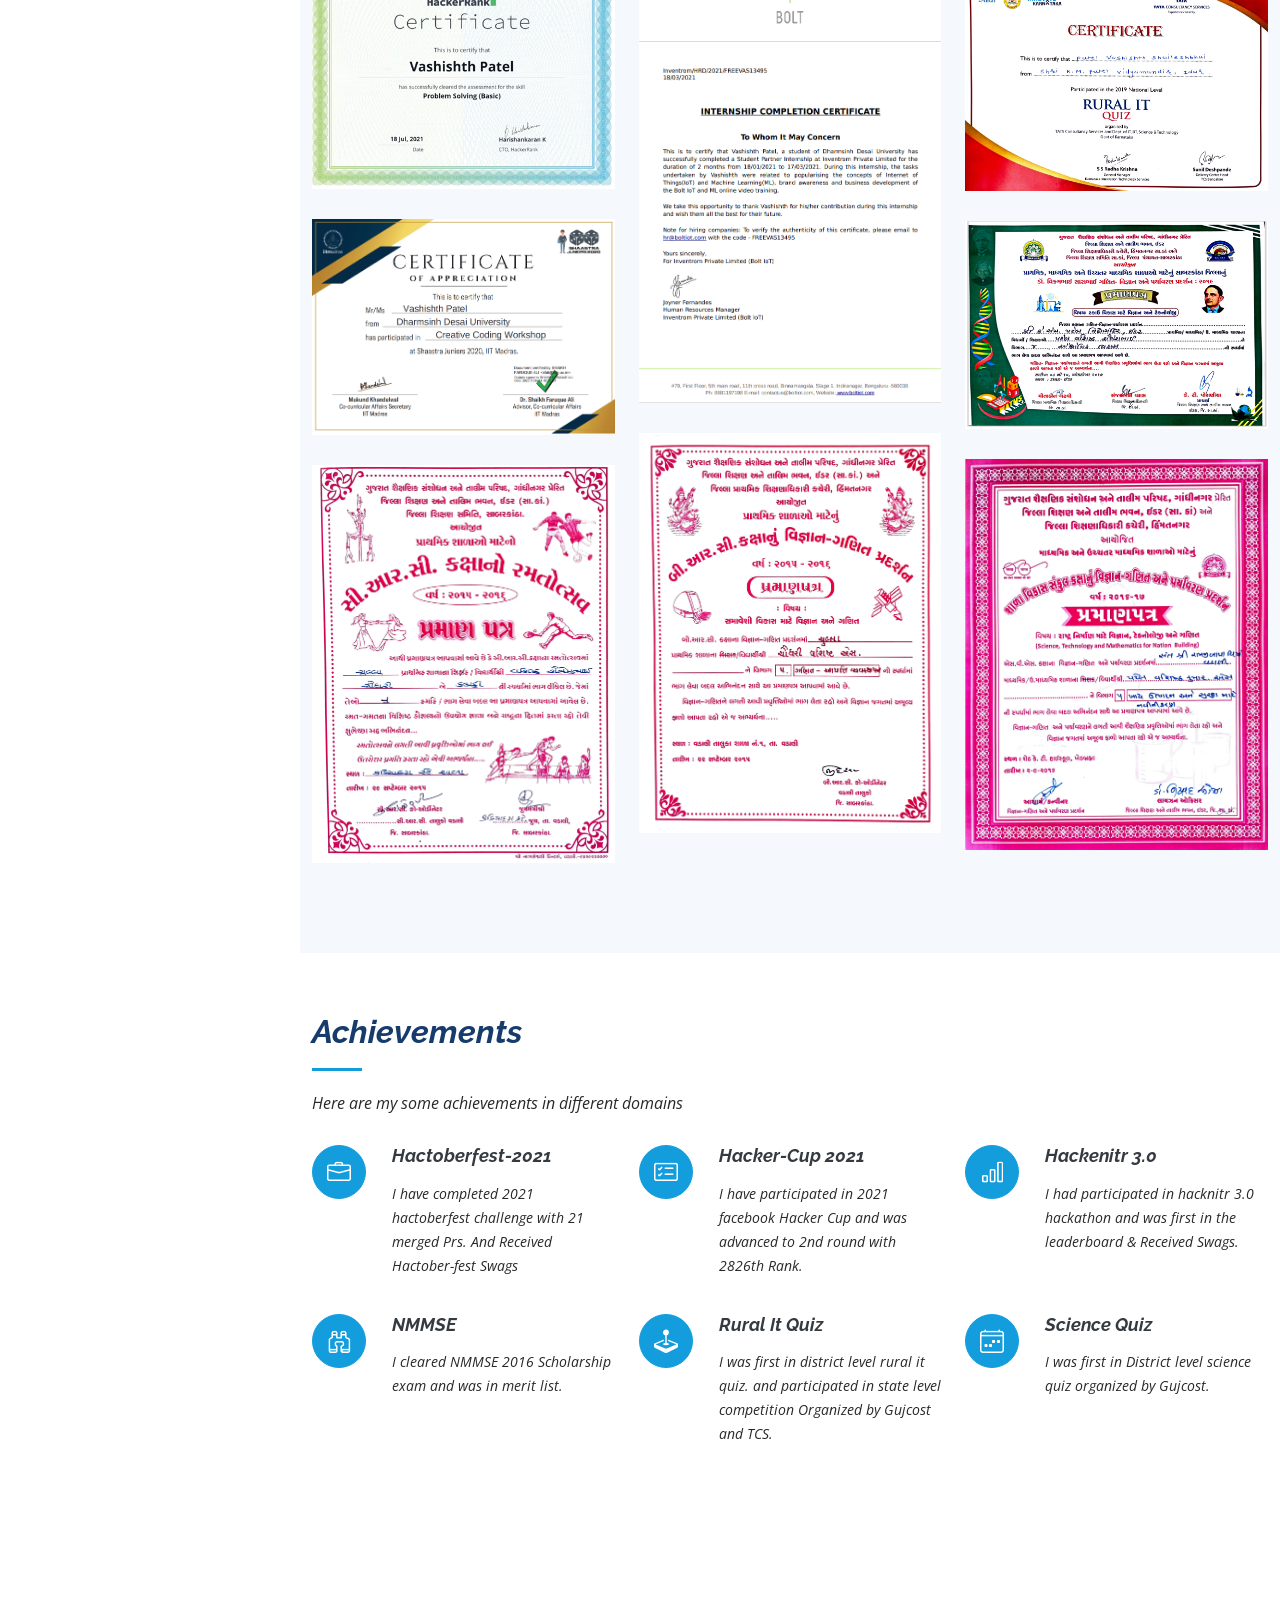
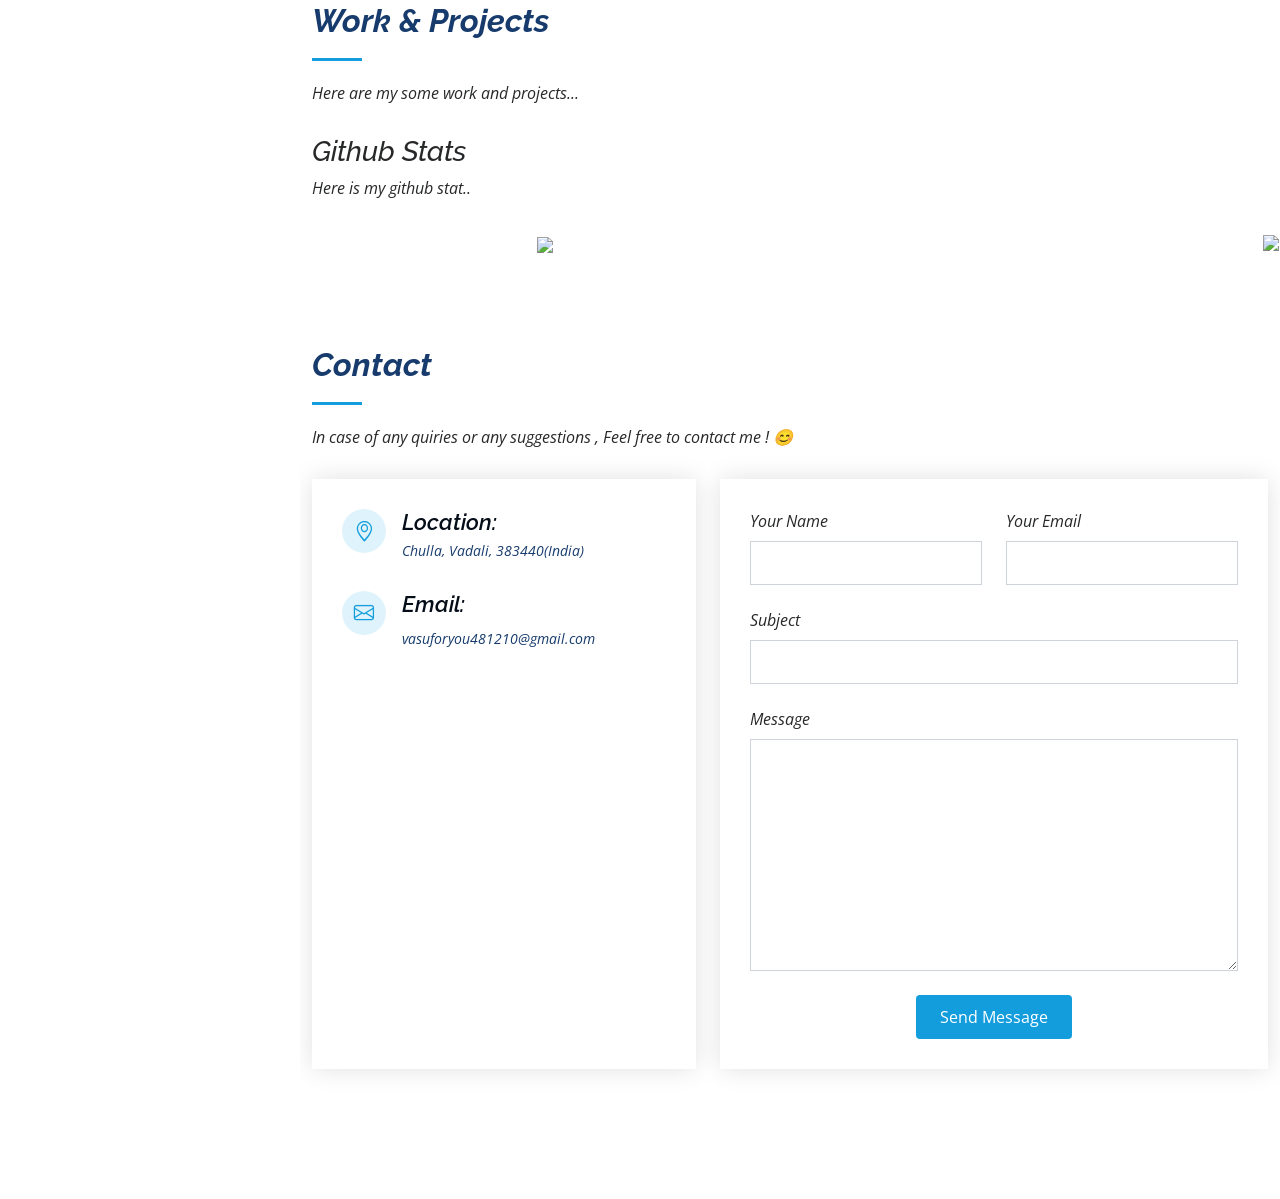
==== commit fd02f3a3: "sponsorship added" ====
--- a/index.html
+++ b/index.html
@@ -71,6 +71,10 @@
   <main id="main">
 
     <!-- ======= About Section ======= -->
+    <center>
+  
+<blockquote class="twitter-tweet"><p lang="en" dir="ltr">My GitHub Sponsors profile is live! You can sponsor me to support my open source work 💖 <a href="https://t.co/xWQcPNERW0">https://t.co/xWQcPNERW0</a></p>&mdash; Vashishth Patel (@VashishthPatel_) <a href="https://twitter.com/VashishthPatel_/status/1535842442230251520?ref_src=twsrc%5Etfw">June 12, 2022</a></blockquote> <script async src="https://platform.twitter.com/widgets.js" charset="utf-8"></script>
+</center>
     <section id="about" class="about">
       <div class="container">
 
@@ -515,7 +519,6 @@
 
       </div>
     </section><!-- End Portfolio Section -->
-
     <!-- ======= Achievements Section ======= -->
     <section id="Achievements" class="services">
       <div class="container">
